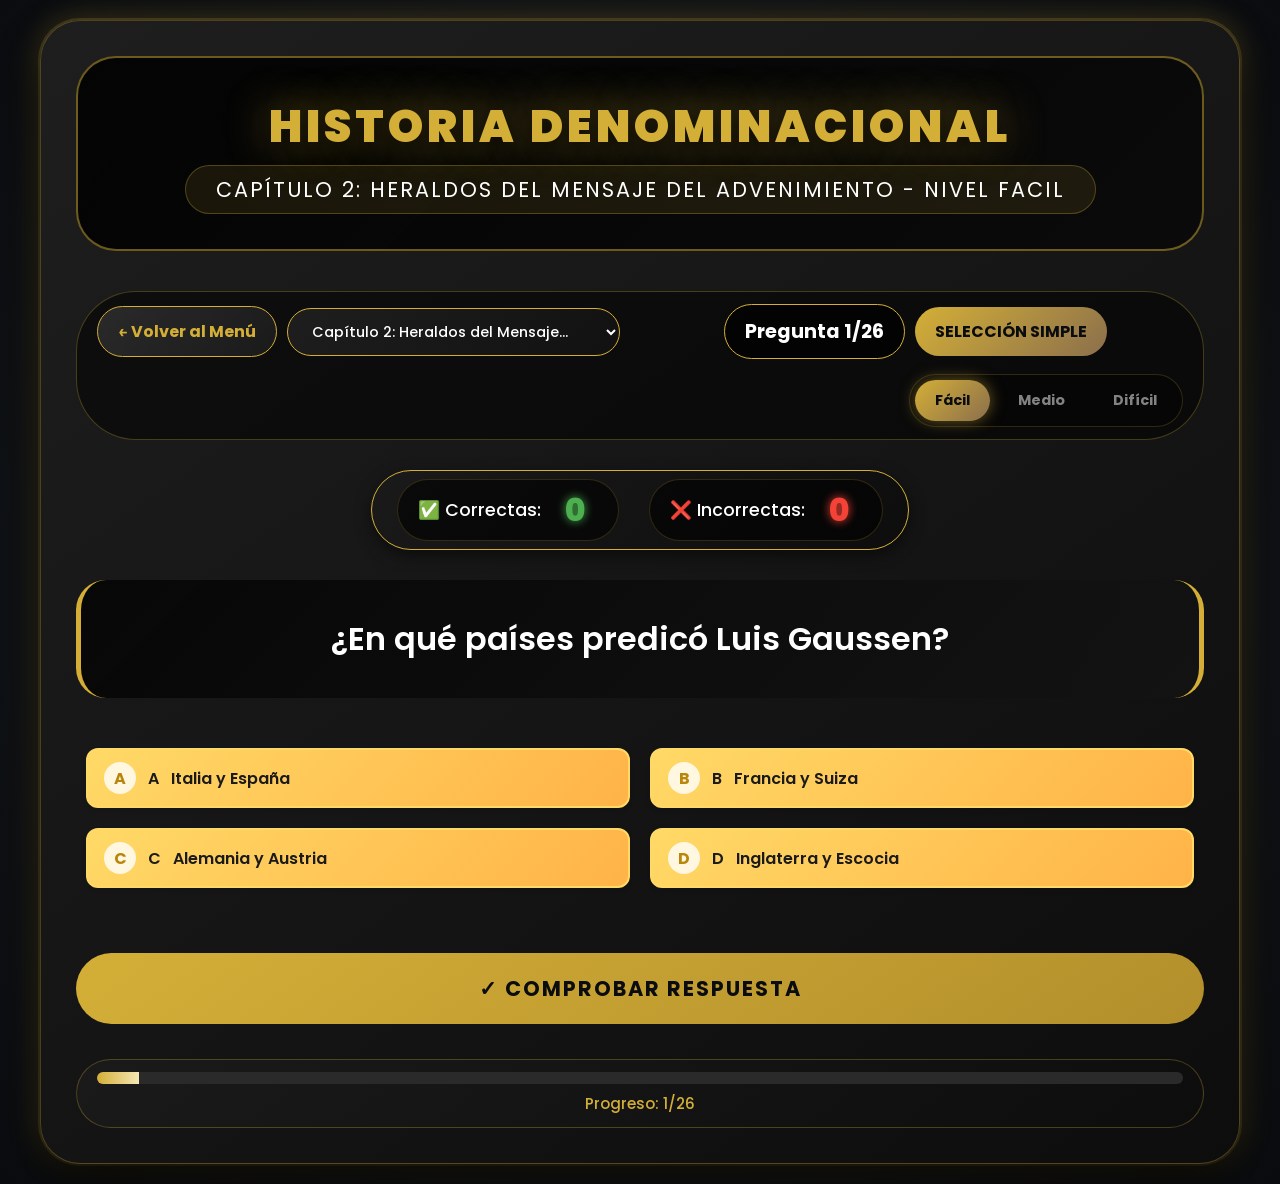
==== libros/capitulo2.html @ 7baf43c6 "Add files via upload" ====
<!DOCTYPE html>
<html lang="es">
<head>
    <meta charset="UTF-8">
    <meta name="viewport" content="width=device-width, initial-scale=1.0, maximum-scale=1.0, user-scalable=no">
    <title>Capítulo 2 - Historia Denominacional</title>
    <!-- FUENTES MODERNAS -->
    <link href="https://fonts.googleapis.com/css2?family=Montserrat:wght@400;500;600;700;900&family=Poppins:wght@400;500;600;700&display=swap" rel="stylesheet">
    <link rel="stylesheet" href="../css/capitulos.css">
</head>
<body>
    <div id="game" class="game-container">
        <!-- SECCIÓN DEL TÍTULO PRINCIPAL -->
        <div class="title-section">
            <h1 class="main-title">HISTORIA DENOMINACIONAL</h1>
            <div class="sub-title" id="chapterTitle">Capítulo 2: Heraldos del Mensaje del Advenimiento</div>
        </div>

        <!-- HEADER COMPLETO (VISIBLE EN ESCRITORIO) -->
        <div class="game-header">
            <div class="header-left">
                <button class="back-btn" onclick="backToMenu()">← Volver al Menú</button>
                <select id="chapterSelector" class="chapter-selector" title="Seleccionar capítulo"></select>
            </div>
            
            <div class="header-center">
                <span class="chapter-number" id="questionCounter">Pregunta 1/26</span>
                <span class="question-type-badge" id="questionType">Selección Simple</span>
            </div>
            
            <div class="header-right">
                <div class="level-selector">
                    <button class="level-btn" data-level="facil" onclick="changeLevel('facil')">Fácil</button>
                    <button class="level-btn" data-level="medio" onclick="changeLevel('medio')">Medio</button>
                    <button class="level-btn" data-level="dificil" onclick="changeLevel('dificil')">Difícil</button>
                </div>
                <!-- Botón hamburguesa (solo visible en móvil) -->
                <button class="hamburger-menu" id="hamburgerBtn" onclick="toggleMenu()">
                    <span></span>
                    <span></span>
                    <span></span>
                </button>
            </div>
        </div>

        <!-- MENÚ LATERAL - CON CAPÍTULOS 1-13 -->
        <div class="side-menu hidden" id="sideMenu">
            <h3>📋 MENÚ RÁPIDO</h3>
            
            <button class="back-btn" onclick="backToMenu()">← Menú Principal</button>
            
            <!-- SECCIÓN DE CAPÍTULOS 1-13 -->
            <div class="chapters-section">
                <h4>📚 CAPÍTULOS 1-13</h4>
                <div class="chapters-grid">
                    <button class="chapter-btn" onclick="goToChapter(1)">1</button>
                    <button class="chapter-btn" onclick="goToChapter(2)">2</button>
                    <button class="chapter-btn" onclick="goToChapter(3)">3</button>
                    <button class="chapter-btn" onclick="goToChapter(4)">4</button>
                    <button class="chapter-btn" onclick="goToChapter(5)">5</button>
                    <button class="chapter-btn" onclick="goToChapter(6)">6</button>
                    <button class="chapter-btn" onclick="goToChapter(7)">7</button>
                    <button class="chapter-btn" onclick="goToChapter(8)">8</button>
                    <button class="chapter-btn" onclick="goToChapter(9)">9</button>
                    <button class="chapter-btn" onclick="goToChapter(10)">10</button>
                    <button class="chapter-btn" onclick="goToChapter(11)">11</button>
                    <button class="chapter-btn" onclick="goToChapter(12)">12</button>
                    <button class="chapter-btn" onclick="goToChapter(13)">13</button>
                </div>
            </div>
            
            <div class="quick-actions">
                <h4>⚡ ACCIONES</h4>
                <button class="action-btn" onclick="restartChapter()">🔄 Reiniciar Nivel</button>
                <button class="action-btn" onclick="changeLevelPrompt()">🎮 Cambiar Nivel</button>
            </div>
            
            <div class="menu-stats">
                <h4>📊 MI PROGRESO</h4>
                <div class="stat-item">
                    <span class="stat-label">✅ Correctas:</span>
                    <span class="stat-value correct" id="menuCorrectCount">0</span>
                </div>
                <div class="stat-item">
                    <span class="stat-label">❌ Incorrectas:</span>
                    <span class="stat-value incorrect" id="menuIncorrectCount">0</span>
                </div>
                <div class="stat-item">
                    <span class="stat-label">📈 Progreso:</span>
                    <span class="stat-value" id="menuProgress">0%</span>
                </div>
            </div>
            
            <div class="menu-footer">
                <p>📖 Historia Denominacional</p>
                <p class="version">v1.0</p>
            </div>
        </div>

        <!-- OVERLAY DEL MENÚ -->
        <div class="menu-overlay hidden" id="menuOverlay" onclick="toggleMenu()"></div>

        <!-- ESTADÍSTICAS EN VIVO -->
        <div class="score-stats">
            <div class="score-stats-item">
                <span class="score-stats-label">✅ Correctas:</span>
                <span class="score-stats-value correct" id="correctCount">0</span>
            </div>
            <div class="score-stats-item">
                <span class="score-stats-label">❌ Incorrectas:</span>
                <span class="score-stats-value incorrect" id="incorrectCount">0</span>
            </div>
        </div>

        <!-- PREGUNTA -->
        <div id="questionText" class="question-text"></div>

        <!-- CONTENEDORES DE PREGUNTAS -->
        <div id="multipleChoiceContainer" class="options-container"></div>
        <div id="fillBlankContainer" class="fill-container hidden"></div>

        <!-- BOTONES PRINCIPALES -->
        <button id="submitBtn" class="submit-btn" onclick="submitAnswer()">✓ COMPROBAR RESPUESTA</button>
        <div id="resultMessage" class="result-message hidden"></div>
        <button id="nextBtn" class="next-btn hidden" onclick="nextQuestion()">SIGUIENTE PREGUNTA →</button>

        <!-- RESULTADOS FINALES -->
        <div id="finalResults" class="hidden"></div>

        <!-- BARRA DE PROGRESO -->
        <div class="progress-container">
            <div class="progress-bar">
                <div class="progress-fill" id="progressFill" style="width: 0%"></div>
            </div>
            <div class="progress-text" id="progressText">Progreso: 0/26</div>
        </div>
    </div>

    <script src="../js/capitulo2.js"></script>
</body>
</html>
---- css/capitulos.css ----
/* ============================================
   RESET Y VARIABLES - TONOS OSCUROS ELEGANTES
   ============================================ */
* {
    margin: 0;
    padding: 0;
    box-sizing: border-box;
    font-family: 'Poppins', 'Montserrat', 'Segoe UI', Tahoma, Geneva, Verdana, sans-serif;
}

body {
    min-height: 100vh;
    background: #0a0c0f;
    background: radial-gradient(circle at 50% 50%, #1a1e24 0%, #0a0c0f 100%);
    display: flex;
    justify-content: center;
    align-items: center;
    padding: 20px;
}

/* ============================================
   CONTENEDOR PRINCIPAL - CON BRILLO DORADO
   ============================================ */
.game-container {
    background: linear-gradient(145deg, #1e1e1e 0%, #0d0d0d 100%);
    border-radius: 40px;
    padding: 35px;
    max-width: 1200px;
    width: 100%;
    box-shadow: 0 20px 40px rgba(0, 0, 0, 0.8), 
                0 0 0 2px rgba(212, 175, 55, 0.2),
                0 0 30px rgba(212, 175, 55, 0.3);
    border: 1px solid rgba(212, 175, 55, 0.3);
    animation: slideIn 0.5s ease;
    transition: box-shadow 0.3s ease;
}

.game-container:hover {
    box-shadow: 0 20px 40px rgba(0, 0, 0, 0.8), 
                0 0 0 2px rgba(212, 175, 55, 0.4),
                0 0 40px rgba(212, 175, 55, 0.5);
}

@keyframes slideIn {
    0% { opacity: 0; transform: translateY(-30px); }
    100% { opacity: 1; transform: translateY(0); }
}

/* ============================================
   TÍTULOS CON JERARQUÍA VISUAL MEJORADA
   ============================================ */
.title-section {
    text-align: center;
    margin-bottom: 40px;
    padding: 35px 20px;
    background: linear-gradient(135deg, rgba(0,0,0,0.85) 0%, rgba(10,10,10,0.95) 100%);
    border-radius: 40px;
    border: 2px solid rgba(212, 175, 55, 0.5);
}

.main-title {
    font-size: 2.8rem;
    font-weight: 900;
    color: #d4af37;
    text-transform: uppercase;
    letter-spacing: 4px;
    text-shadow: 0 5px 20px rgba(0,0,0,0.9), 0 0 40px rgba(212, 175, 55, 0.6);
    margin-bottom: 5px;
}

.sub-title {
    font-size: 1.3rem;
    color: #ffffff;
    font-weight: 400;
    letter-spacing: 2px;
    text-transform: uppercase;
    background: rgba(212, 175, 55, 0.1);
    display: inline-block;
    padding: 8px 30px;
    border-radius: 60px;
    border: 1px solid rgba(212, 175, 55, 0.3);
}

/* ============================================
   HEADER COMPLETO - DISEÑO ESCRITORIO
   ============================================ */
.game-header {
    display: flex;
    justify-content: space-between;
    align-items: center;
    margin-bottom: 30px;
    padding: 12px 20px;
    background: rgba(0, 0, 0, 0.5);
    border-radius: 60px;
    border: 1px solid rgba(212, 175, 55, 0.3);
    gap: 15px;
    flex-wrap: wrap;
}

.header-left, .header-center, .header-right {
    display: flex;
    align-items: center;
    gap: 10px;
    flex: 1;
}

.header-center {
    justify-content: center;
}

.header-right {
    justify-content: flex-end;
}

.back-btn {
    background: linear-gradient(135deg, #2a2a2a 0%, #1a1a1a 100%);
    color: #d4af37;
    border: 1px solid #d4af37;
    padding: 12px 20px;
    border-radius: 40px;
    cursor: pointer;
    font-size: 1rem;
    font-weight: bold;
    transition: all 0.3s ease;
    white-space: nowrap;
}

.back-btn:hover {
    background: #d4af37;
    color: #0a0c0f;
    transform: translateY(-3px);
    box-shadow: 0 5px 15px rgba(212, 175, 55, 0.5);
}

.chapter-selector {
    background: linear-gradient(135deg, #1e1e1e 0%, #111111 100%);
    color: #ffffff;
    border: 1px solid #d4af37;
    padding: 12px 20px;
    border-radius: 40px;
    font-size: 0.9rem;
    font-weight: 500;
    cursor: pointer;
    outline: none;
    min-width: 220px;
    transition: all 0.3s ease;
}

.chapter-selector:hover {
    background: #2a2a2a;
    border-color: #ffd700;
    box-shadow: 0 0 15px rgba(212, 175, 55, 0.5);
}

.chapter-selector option {
    background: #1a1a1a;
    color: #ffffff;
}

.level-selector {
    display: flex;
    gap: 8px;
    background: rgba(0, 0, 0, 0.3);
    padding: 5px;
    border-radius: 50px;
    border: 1px solid rgba(212, 175, 55, 0.2);
}

.level-btn {
    background: transparent;
    color: #ffffff;
    border: none;
    padding: 10px 20px;
    border-radius: 40px;
    cursor: pointer;
    font-size: 0.9rem;
    font-weight: bold;
    transition: all 0.3s ease;
    white-space: nowrap;
}

.level-btn.active {
    background: linear-gradient(135deg, #d4af37 0%, #8b6f4c 100%);
    color: #0a0c0f;
    box-shadow: 0 0 15px rgba(212, 175, 55, 0.5);
}

.level-btn:hover:not(.active):not(.locked) {
    background: rgba(212, 175, 55, 0.2);
    transform: translateY(-2px);
}

/* Botones bloqueados */
.level-btn.locked {
    opacity: 0.5;
    cursor: not-allowed;
    position: relative;
}

.level-btn.locked:hover::after {
    content: "🔒";
    position: absolute;
    left: 50%;
    transform: translateX(-50%);
    bottom: -25px;
    font-size: 12px;
    white-space: nowrap;
    background: rgba(0,0,0,0.8);
    color: white;
    padding: 4px 8px;
    border-radius: 4px;
    z-index: 100;
}

.chapter-number {
    font-size: 1.2rem;
    background: rgba(0, 0, 0, 0.7);
    color: #ffffff;
    padding: 12px 20px;
    border-radius: 40px;
    border: 1px solid #d4af37;
    font-weight: bold;
    text-align: center;
    white-space: nowrap;
}

.question-type-badge {
    background: linear-gradient(135deg, #d4af37 0%, #8b6f4c 100%);
    color: #0a0c0f;
    padding: 12px 20px;
    border-radius: 40px;
    font-size: 1rem;
    font-weight: bold;
    text-transform: uppercase;
    text-align: center;
    white-space: nowrap;
}

/* ============================================
   ESTADÍSTICAS
   ============================================ */
.score-stats {
    display: flex;
    justify-content: center;
    align-items: center;
    gap: 30px;
    margin-bottom: 30px;
    padding: 8px 25px;
    background: linear-gradient(135deg, #1a1a1a 0%, #0d0d0d 100%);
    border-radius: 60px;
    border: 1px solid #d4af37;
    width: fit-content;
    margin-left: auto;
    margin-right: auto;
    box-shadow: 0 5px 15px rgba(0,0,0,0.5);
}

.score-stats-item {
    display: flex;
    align-items: center;
    gap: 12px;
    padding: 6px 20px;
    border-radius: 40px;
    background: rgba(0, 0, 0, 0.6);
    border: 1px solid rgba(212, 175, 55, 0.2);
    min-width: 130px;
    justify-content: center;
}

.score-stats-label {
    color: #ffffff;
    font-size: 1.1rem;
    font-weight: 500;
}

.score-stats-value {
    font-size: 2rem;
    font-weight: 800;
    min-width: 45px;
    text-align: center;
    text-shadow: 0 0 10px currentColor;
}

.score-stats-value.correct { color: #4caf50; }
.score-stats-value.incorrect { color: #f44336; }

/* ============================================
   PREGUNTA CON ANIMACIÓN
   ============================================ */
@keyframes questionFadeIn {
    0% { opacity: 0; transform: translateY(15px); }
    100% { opacity: 1; transform: translateY(0); }
}

#questionText {
    font-size: 2rem;
    color: #ffffff;
    margin-bottom: 40px;
    line-height: 1.5;
    font-weight: 600;
    text-align: center;
    padding: 35px 30px;
    background: linear-gradient(135deg, rgba(0,0,0,0.7) 0%, rgba(20,20,20,0.8) 100%);
    border-radius: 30px;
    border-left: 5px solid #d4af37;
    border-right: 5px solid #d4af37;
    animation: questionFadeIn 0.5s ease forwards;
}

/* ============================================
   CONTENEDORES
   ============================================ */
.options-container, .fill-container {
    width: 100%;
    margin-bottom: 30px;
    animation: questionFadeIn 0.6s ease forwards;
}

.hidden { display: none !important; }

/* ============================================
   BOTONES DE RESPUESTA - DORADO CON LETRAS NEGRAS
   ============================================ */
.options-container {
    display: grid;
    grid-template-columns: repeat(2, 1fr);
    gap: 20px;
    padding: 10px;
}

.option-btn {
    display: flex;
    align-items: center;
    gap: 12px;
    padding: 12px 16px;
    margin: 0;
    border: 2px solid #ffd966;
    border-radius: 12px;
    background: linear-gradient(135deg, #ffd966 0%, #ffb347 100%);
    cursor: pointer;
    transition: all 0.3s ease;
    font-size: 16px;
    text-align: left;
    width: 100%;
    color: #1a1a1a;
    font-weight: 600;
    box-shadow: 0 2px 4px rgba(0,0,0,0.1);
}

.option-btn:hover:not(.selected):not(.correct):not(.incorrect) {
    transform: translateX(8px);
    border-color: #e6ac00;
    background: linear-gradient(135deg, #ffcc66 0%, #ffaa33 100%);
    box-shadow: 0 4px 12px rgba(255, 193, 7, 0.4);
    color: #000000;
}

.option-btn::before {
    content: attr(data-letter);
    display: inline-flex;
    align-items: center;
    justify-content: center;
    width: 32px;
    height: 32px;
    background: #ffffffcc;
    color: #b8860b;
    border-radius: 50%;
    font-weight: bold;
    font-size: 1rem;
    flex-shrink: 0;
    transition: all 0.3s ease;
}

.option-btn:hover::before {
    background: #ffffff;
    color: #ff8c00;
    transform: scale(1.1);
}

.option-btn.selected {
    border-color: #e6ac00;
    background: #ffffff;
    box-shadow: 0 4px 12px rgba(0,0,0,0.15);
    color: #000000;
}

.option-btn.selected::before {
    background: #ffd966;
    color: #000000;
    transform: scale(1.1);
}

.option-btn.correct {
    border-color: #4caf50;
    background: #e8f5e9;
    color: #2e7d32;
}

.option-btn.correct::before {
    background: #4caf50;
    color: white;
}

.option-btn.incorrect {
    border-color: #f44336;
    background: #ffebee;
    color: #c62828;
}

.option-btn.incorrect::before {
    background: #f44336;
    color: white;
}

/* ============================================
   COMPLETACIÓN - DORADO CON LETRAS NEGRAS
   ============================================ */
.fill-container {
    background: linear-gradient(145deg, #1a1a1a 0%, #0d0d0d 100%);
    padding: 40px;
    border-radius: 40px;
    border: 1px solid rgba(212, 175, 55, 0.2);
}

.fill-options {
    display: grid;
    grid-template-columns: repeat(2, 1fr);
    gap: 20px;
}

.fill-option-btn {
    padding: 12px 24px;
    border: 2px solid #ffd966;
    border-radius: 25px;
    background: linear-gradient(135deg, #ffd966 0%, #ffb347 100%);
    cursor: pointer;
    transition: all 0.3s ease;
    font-size: 14px;
    font-weight: 600;
    color: #1a1a1a;
    text-align: center;
    box-shadow: 0 2px 4px rgba(0,0,0,0.1);
}

.fill-option-btn:hover:not(.selected):not(.correct):not(.incorrect) {
    transform: translateY(-3px) scale(1.05);
    border-color: #e6ac00;
    background: linear-gradient(135deg, #ffcc66 0%, #ffaa33 100%);
    box-shadow: 0 6px 16px rgba(255, 193, 7, 0.4);
    color: #000000;
}

.fill-option-btn.selected {
    background: #ffffff;
    border-color: #e6ac00;
    color: #000000;
    transform: scale(1.05);
}

.fill-option-btn.correct {
    background: #e8f5e9;
    border-color: #4caf50;
    color: #2e7d32;
}

.fill-option-btn.incorrect {
    background: #ffebee;
    border-color: #f44336;
    color: #c62828;
}

/* ============================================
   BOTONES PRINCIPALES
   ============================================ */
#submitBtn, #nextBtn {
    background: linear-gradient(145deg, #d4af37 0%, #b38f2c 100%);
    color: #0a0c0f;
    border: none;
    padding: 20px 40px;
    border-radius: 60px;
    font-size: 1.3rem;
    cursor: pointer;
    width: 100%;
    font-weight: 700;
    letter-spacing: 2px;
    margin-top: 25px;
    text-transform: uppercase;
    transition: all 0.3s ease;
    position: relative;
    overflow: hidden;
}

#submitBtn::after, #nextBtn::after {
    content: '';
    position: absolute;
    top: 0;
    left: -100%;
    width: 100%;
    height: 100%;
    background: linear-gradient(90deg, transparent, rgba(255,255,255,0.3), transparent);
    transition: left 0.5s ease;
}

#submitBtn:hover::after, #nextBtn:hover::after {
    left: 100%;
}

#submitBtn:hover, #nextBtn:hover {
    transform: translateY(-5px);
    box-shadow: 0 10px 30px rgba(212, 175, 55, 0.6);
}

/* ============================================
   RESULTADOS
   ============================================ */
#resultMessage {
    margin-top: 25px;
    padding: 22px 25px;
    border-radius: 30px;
    text-align: center;
    font-size: 1.2rem;
    border: 2px solid;
    transition: all 0.3s ease;
}

#resultMessage.correct {
    background: rgba(30, 74, 30, 0.95);
    color: #fff;
    border-color: #4caf50;
}

#resultMessage.incorrect {
    background: rgba(74, 30, 30, 0.95);
    color: #fff;
    border-color: #f44336;
}

/* ============================================
   BARRA DE PROGRESO
   ============================================ */
.progress-container {
    margin-top: 35px;
    padding: 12px 20px;
    background: linear-gradient(145deg, #1a1a1a 0%, #0d0d0d 100%);
    border-radius: 50px;
    border: 1px solid rgba(212, 175, 55, 0.3);
}

.progress-bar {
    width: 100%;
    height: 12px;
    background: #2a2a2a;
    border-radius: 20px;
    overflow: hidden;
}

.progress-fill {
    height: 100%;
    background: linear-gradient(90deg, #d4af37, #f5e6b3, #d4af37);
    background-size: 200% 100%;
    animation: shimmer 2s infinite;
    transition: width 0.5s ease;
}

@keyframes shimmer {
    0% { background-position: 100% 0; }
    100% { background-position: -100% 0; }
}

.progress-text {
    text-align: center;
    margin-top: 8px;
    color: #d4af37;
    font-size: 0.95rem;
    font-weight: 500;
}

/* ============================================
   MODAL PARA NIVEL BLOQUEADO
   ============================================ */
.modal-overlay {
    position: fixed;
    top: 0;
    left: 0;
    width: 100%;
    height: 100%;
    background: rgba(0, 0, 0, 0.7);
    backdrop-filter: blur(5px);
    display: flex;
    align-items: center;
    justify-content: center;
    z-index: 10000;
    animation: fadeIn 0.3s ease;
}

.modal-overlay.fade-out {
    animation: fadeOut 0.3s ease forwards;
}

@keyframes fadeOut {
    from { opacity: 1; }
    to { opacity: 0; }
}

.modal-content {
    background: linear-gradient(135deg, #fff5e6 0%, #ffe6cc 100%);
    border-radius: 24px;
    padding: 30px;
    max-width: 450px;
    width: 90%;
    text-align: center;
    box-shadow: 0 20px 40px rgba(0,0,0,0.3);
    animation: slideUpModal 0.4s ease;
    border: 2px solid #ffd966;
}

@keyframes slideUpModal {
    from {
        opacity: 0;
        transform: translateY(50px);
    }
    to {
        opacity: 1;
        transform: translateY(0);
    }
}

.modal-icon {
    font-size: 64px;
    margin-bottom: 16px;
}

.modal-title {
    font-size: 28px;
    font-weight: bold;
    color: #b8860b;
    margin-bottom: 16px;
}

.modal-message {
    font-size: 16px;
    color: #5d3a1a;
    line-height: 1.5;
    margin-bottom: 24px;
}

.modal-progress-info {
    background: rgba(255, 217, 102, 0.3);
    border-radius: 16px;
    padding: 16px;
    margin-bottom: 24px;
}

.modal-progress-item {
    display: flex;
    justify-content: space-between;
    padding: 8px 0;
    border-bottom: 1px solid #ffd966;
}

.modal-progress-item:last-child {
    border-bottom: none;
}

.modal-progress-label {
    font-weight: 500;
    color: #8b691b;
}

.modal-progress-value {
    font-weight: bold;
    color: #b8860b;
}

.modal-progress-value.success {
    color: #4caf50;
}

.modal-progress-value.warning {
    color: #ff9800;
}

.modal-close-btn {
    background: linear-gradient(135deg, #ffd966 0%, #ffb347 100%);
    border: none;
    padding: 12px 32px;
    border-radius: 40px;
    font-size: 16px;
    font-weight: bold;
    color: #1a1a1a;
    cursor: pointer;
    transition: all 0.3s ease;
    margin-top: 8px;
}

.modal-close-btn:hover {
    transform: scale(1.05);
    box-shadow: 0 4px 12px rgba(255, 193, 7, 0.4);
}

/* ============================================
   RESULTADOS FINALES
   ============================================ */
#finalResults {
    position: fixed;
    top: 0;
    left: 0;
    width: 100%;
    height: 100%;
    background: rgba(0,0,0,0.95);
    display: flex;
    justify-content: center;
    align-items: center;
    z-index: 1000;
    padding: 20px;
}

#finalResults.hidden {
    display: none !important;
}

.final-results-content {
    text-align: center;
    padding: 30px;
    background: linear-gradient(135deg, #ffd966 0%, #ffb347 100%);
    border-radius: 20px;
    color: #1a1a1a;
    animation: slideUp 0.6s ease-out;
    max-width: 600px;
    width: 100%;
    max-height: 90vh;
    overflow-y: auto;
    box-shadow: 0 0 40px rgba(212, 175, 55, 0.5);
}

@keyframes slideUp {
    from {
        opacity: 0;
        transform: translateY(50px);
    }
    to {
        opacity: 1;
        transform: translateY(0);
    }
}

.final-results-content h2 {
    color: #1a1a1a;
    font-size: 2.8rem;
    margin-bottom: 20px;
}

.level-badge {
    background: rgba(255,255,255,0.3);
    padding: 10px 20px;
    border-radius: 50px;
    display: inline-block;
    margin: 15px 0;
    font-size: 14px;
}

.final-stats {
    display: flex;
    justify-content: center;
    gap: 40px;
    margin: 30px 0;
}

.final-stat-item {
    text-align: center;
}

.final-stat-value {
    font-size: 48px;
    font-weight: bold;
}

.final-stat-value.correct {
    color: #2e7d32;
}

.final-stat-value.incorrect {
    color: #c62828;
}

.final-stat-label {
    color: #1a1a1a;
    font-size: 1.3rem;
}

.final-percentage {
    font-size: 24px;
    font-weight: bold;
    margin: 20px 0;
    padding: 20px;
    border-top: 2px solid rgba(0,0,0,0.2);
    border-bottom: 2px solid rgba(0,0,0,0.2);
}

.final-message {
    font-size: 18px;
    margin: 20px 0;
    font-style: italic;
}

.final-buttons {
    display: flex;
    gap: 15px;
    justify-content: center;
    margin-top: 30px;
    flex-wrap: wrap;
}

.final-btn {
    background: white;
    color: #ffb347;
    border: none;
    padding: 12px 24px;
    border-radius: 50px;
    font-size: 16px;
    font-weight: bold;
    cursor: pointer;
    transition: all 0.3s ease;
}

.final-btn:hover {
    transform: translateY(-3px);
    box-shadow: 0 5px 20px rgba(0,0,0,0.2);
}

/* ============================================
   NOTIFICACIÓN TOAST
   ============================================ */
.notification-toast {
    position: fixed;
    bottom: 30px;
    left: 50%;
    transform: translateX(-50%) translateY(100px);
    background: linear-gradient(135deg, #ffd966 0%, #ffb347 100%);
    color: #1a1a1a;
    padding: 12px 24px;
    border-radius: 50px;
    font-weight: bold;
    z-index: 10000;
    opacity: 0;
    transition: all 0.3s ease;
    box-shadow: 0 5px 20px rgba(0,0,0,0.3);
    pointer-events: none;
    font-size: 14px;
}

.notification-toast.show {
    transform: translateX(-50%) translateY(0);
    opacity: 1;
}

/* ============================================
   ANIMACIONES GENERALES
   ============================================ */
.fade-in {
    animation: fadeIn 0.5s ease-out;
}

@keyframes fadeIn {
    from { opacity: 0; transform: translateY(20px); }
    to { opacity: 1; transform: translateY(0); }
}

.correct-answer-pulse {
    animation: correctPulse 0.5s ease-out;
}

@keyframes correctPulse {
    0% { transform: scale(1); box-shadow: 0 0 0 0 rgba(76, 175, 80, 0.7); }
    50% { transform: scale(1.02); box-shadow: 0 0 0 15px rgba(76, 175, 80, 0); }
    100% { transform: scale(1); box-shadow: 0 0 0 0 rgba(76, 175, 80, 0); }
}

.incorrect-answer-shake {
    animation: shake 0.5s ease-in-out;
}

@keyframes shake {
    0%, 100% { transform: translateX(0); }
    10%, 30%, 50%, 70%, 90% { transform: translateX(-5px); }
    20%, 40%, 60%, 80% { transform: translateX(5px); }
}

.shake {
    animation: shakeBtn 0.5s ease-in-out;
}

@keyframes shakeBtn {
    0%, 100% { transform: translateX(0); }
    25% { transform: translateX(-5px); }
    75% { transform: translateX(5px); }
}

/* ============================================
   MENÚ HAMBURGUESA Y LATERAL
   ============================================ */
.hamburger-menu {
    display: none;
    flex-direction: column;
    justify-content: space-around;
    width: 35px;
    height: 28px;
    background: transparent;
    border: none;
    cursor: pointer;
    padding: 0;
    z-index: 200;
}

.hamburger-menu span {
    width: 100%;
    height: 3px;
    background: #d4af37;
    border-radius: 3px;
    transition: all 0.3s ease;
}

.hamburger-menu.open span:nth-child(1) {
    transform: rotate(45deg) translate(6px, 6px);
}

.hamburger-menu.open span:nth-child(2) {
    opacity: 0;
}

.hamburger-menu.open span:nth-child(3) {
    transform: rotate(-45deg) translate(7px, -7px);
}

.side-menu {
    position: fixed;
    top: 0;
    left: -300px;
    width: 280px;
    height: 100vh;
    background: linear-gradient(145deg, #1a1a1a 0%, #0d0d0d 100%);
    border-right: 2px solid #d4af37;
    box-shadow: 5px 0 30px rgba(0,0,0,0.8);
    transition: left 0.3s ease;
    z-index: 150;
    padding: 70px 20px 20px;
    display: flex;
    flex-direction: column;
    gap: 15px;
}

.side-menu.open {
    left: 0;
}

.side-menu.hidden {
    display: none;
}

.menu-overlay {
    position: fixed;
    top: 0;
    left: 0;
    width: 100%;
    height: 100%;
    background: rgba(0,0,0,0.7);
    backdrop-filter: blur(3px);
    z-index: 140;
    opacity: 0;
    visibility: hidden;
    transition: all 0.3s ease;
}

.menu-overlay.open {
    opacity: 1;
    visibility: visible;
}

.menu-overlay.hidden {
    display: none;
}

.side-menu h3 {
    color: #d4af37;
    font-size: 1.3rem;
    text-align: center;
    margin-bottom: 5px;
    padding-bottom: 10px;
    border-bottom: 1px solid rgba(212, 175, 55, 0.3);
}

.side-menu h4 {
    color: #ffffff;
    font-size: 1rem;
    margin-bottom: 8px;
    opacity: 0.8;
}

.chapters-section {
    margin-bottom: 10px;
    background: rgba(0,0,0,0.3);
    border-radius: 15px;
    padding: 10px;
    border: 1px solid rgba(212, 175, 55, 0.2);
}

.chapters-grid {
    display: grid;
    grid-template-columns: repeat(4, 1fr);
    gap: 8px;
    margin-top: 8px;
}

.chapter-btn {
    background: linear-gradient(135deg, #2a2a2a 0%, #1a1a1a 100%);
    color: #d4af37;
    border: 1px solid rgba(212, 175, 55, 0.3);
    border-radius: 20px;
    padding: 8px 4px;
    font-size: 0.85rem;
    font-weight: bold;
    cursor: pointer;
    transition: all 0.2s ease;
    text-align: center;
}

.chapter-btn:hover {
    transform: translateY(-2px);
    background: rgba(212, 175, 55, 0.2);
}

.chapter-btn.active {
    background: linear-gradient(135deg, #d4af37 0%, #8b6f4c 100%);
    color: #0a0c0f;
    border-color: #d4af37;
}

.chapter-btn.completed {
    background: linear-gradient(135deg, #2e7d32 0%, #1b5e20 100%);
    color: white;
    border-color: #4caf50;
}

.quick-actions {
    display: flex;
    flex-direction: column;
    gap: 8px;
    margin-bottom: 10px;
}

.action-btn {
    width: 100%;
    padding: 12px;
    text-align: center;
    background: linear-gradient(135deg, #2a2a2a 0%, #1a1a1a 100%);
    color: #d4af37;
    border: 1px solid rgba(212, 175, 55, 0.3);
    border-radius: 30px;
    font-size: 0.9rem;
    font-weight: bold;
    cursor: pointer;
    transition: all 0.3s ease;
}

.action-btn:hover {
    background: rgba(212, 175, 55, 0.2);
    transform: translateY(-2px);
}

.menu-stats .stat-item {
    display: flex;
    justify-content: space-between;
    color: #ffffff;
    padding: 8px 0;
    font-size: 0.9rem;
}

.menu-stats .stat-value.correct {
    color: #4caf50;
    font-weight: bold;
}

.menu-stats .stat-value.incorrect {
    color: #f44336;
    font-weight: bold;
}

.menu-footer {
    margin-top: auto;
    text-align: center;
    padding-top: 15px;
    border-top: 1px solid rgba(212, 175, 55, 0.2);
    color: #888;
    font-size: 0.8rem;
}

.menu-footer .version {
    font-size: 0.7rem;
    color: #666;
}

/* ============================================
   MEDIA QUERIES MÓVIL
   ============================================ */
@media (max-width: 768px) {
    body {
        padding: 0;
        margin: 0;
        height: 100vh;
        width: 100vw;
        display: flex;
        align-items: center;
        justify-content: center;
    }
    
    .game-container {
        padding: 15px 12px;
        margin: 0 auto;
        border-radius: 25px;
        height: 90vh;
        width: 95vw;
        max-width: 450px;
        display: flex;
        flex-direction: column;
        overflow-y: auto;
    }
    
    .title-section {
        padding: 8px 8px;
        margin-bottom: 8px;
        border-radius: 18px;
        flex-shrink: 0;
    }
    
    .main-title {
        font-size: 1.2rem;
        letter-spacing: 1px;
        white-space: nowrap;
        overflow: hidden;
        text-overflow: ellipsis;
    }
    
    .sub-title {
        font-size: 0.7rem;
        padding: 3px 10px;
        white-space: nowrap;
        overflow: hidden;
        text-overflow: ellipsis;
    }
    
    .game-header {
        padding: 5px 8px;
        margin-bottom: 8px;
        flex-shrink: 0;
    }
    
    .header-left .back-btn,
    .header-left .chapter-selector,
    .header-right .level-selector {
        display: none;
    }
    
    .header-left { flex: 0; }
    .header-center { flex: 1; justify-content: flex-start; gap: 4px; }
    .header-right { flex: 0; }
    
    .hamburger-menu {
        display: flex !important;
        width: 26px;
        height: 20px;
    }
    
    .hamburger-menu span {
        height: 2.5px;
    }
    
    .chapter-number {
        font-size: 0.65rem;
        padding: 3px 6px;
    }
    
    .question-type-badge {
        font-size: 0.6rem;
        padding: 3px 6px;
    }
    
    .score-stats {
        gap: 6px;
        margin: 0 0 8px 0;
        padding: 3px 10px;
        width: auto;
        min-width: 140px;
        flex-shrink: 0;
    }
    
    .score-stats-item {
        padding: 2px 6px;
        min-width: 55px;
        gap: 3px;
    }
    
    .score-stats-label {
        font-size: 0.65rem;
    }
    
    .score-stats-value {
        font-size: 1.1rem;
        min-width: 20px;
    }
    
    #questionText {
        font-size: 1rem;
        padding: 10px 10px;
        margin: 0 0 8px 0;
        border-left: 4px solid #d4af37;
        border-right: 4px solid #d4af37;
        border-radius: 16px;
        line-height: 1.4;
        flex-shrink: 0;
    }
    
    .options-container {
        grid-template-columns: 1fr !important;
        gap: 6px;
        padding: 0 4px;
        margin: 0 0 8px 0;
        flex: 1 1 auto;
    }
    
    .option-btn {
        padding: 10px 12px;
        font-size: 0.9rem;
        gap: 8px;
        min-height: 48px;
        border-radius: 30px;
        border-width: 1.5px;
    }
    
    .option-btn::before {
        width: 28px;
        height: 28px;
        font-size: 0.85rem;
    }
    
    .fill-container {
        padding: 8px 6px;
        border-radius: 20px;
        margin: 0 0 8px 0;
        flex: 1 1 auto;
    }
    
    .fill-options {
        grid-template-columns: 1fr;
        gap: 6px;
    }
    
    .fill-option-btn {
        padding: 10px;
        font-size: 0.9rem;
        min-height: 48px;
        border-radius: 30px;
    }
    
    #submitBtn, #nextBtn {
        padding: 10px 12px;
        font-size: 1rem;
        margin: 4px 0 4px;
        border-radius: 30px;
        min-height: 44px;
        flex-shrink: 0;
    }
    
    #resultMessage {
        margin: 4px 0 4px;
        padding: 8px 10px;
        font-size: 0.85rem;
        border-radius: 20px;
        min-height: 44px;
        flex-shrink: 0;
    }
    
    .progress-container {
        margin: 4px 0 2px;
        padding: 5px 8px;
        flex-shrink: 0;
    }
    
    .progress-bar {
        height: 5px;
    }
    
    .progress-text {
        font-size: 0.65rem;
        margin-top: 3px;
    }
    
    .side-menu {
        width: 260px;
        padding: 50px 12px 15px;
        overflow-y: auto;
        height: 90vh;
        top: 5vh;
        border-radius: 0 20px 20px 0;
    }
    
    .side-menu h3 {
        font-size: 1.1rem;
    }
    
    .side-menu h4 {
        font-size: 0.9rem;
    }
    
    .chapters-grid {
        grid-template-columns: repeat(4, 1fr);
        gap: 6px;
    }
    
    .chapter-btn {
        padding: 8px 2px;
        font-size: 0.75rem;
    }
    
    .action-btn {
        padding: 10px;
        font-size: 0.8rem;
    }
    
    .menu-stats .stat-item {
        padding: 6px 0;
        font-size: 0.8rem;
    }
    
    .final-results-content {
        padding: 25px 20px;
    }
    
    .final-results-content h2 {
        font-size: 1.6rem;
    }
    
    .final-stat-value {
        font-size: 32px;
    }
    
    .final-stat-label {
        font-size: 1.1rem;
    }
    
    .final-percentage {
        font-size: 1.8rem;
    }
    
    .final-message {
        font-size: 1.1rem;
    }
    
    .final-btn {
        padding: 8px 16px;
        font-size: 0.85rem;
    }
    
    .modal-content {
        padding: 20px;
        width: 95%;
    }
    
    .modal-title {
        font-size: 24px;
    }
}

@media (max-width: 380px) {
    .game-container {
        padding: 12px 10px;
    }
    
    .main-title {
        font-size: 1.1rem;
    }
    
    .sub-title {
        font-size: 0.65rem;
    }
    
    .chapter-number, .question-type-badge {
        font-size: 0.6rem;
        padding: 2px 5px;
    }
    
    #questionText {
        font-size: 0.95rem;
        padding: 8px 8px;
    }
    
    .option-btn {
        font-size: 0.85rem;
        padding: 8px 10px;
        min-height: 44px;
    }
    
    .option-btn::before {
        width: 26px;
        height: 26px;
        font-size: 0.8rem;
    }
    
    .fill-option-btn {
        font-size: 0.85rem;
        min-height: 44px;
        padding: 8px;
    }
    
    .chapters-grid {
        grid-template-columns: repeat(3, 1fr);
    }
    
    #resultMessage {
        min-height: 40px;
        font-size: 0.8rem;
        padding: 6px 8px;
    }
}


/* ============================================
   MODAL MEJORADO PARA NIVEL BLOQUEADO
   ============================================ */
.modal-overlay {
    position: fixed;
    top: 0;
    left: 0;
    width: 100%;
    height: 100%;
    background: rgba(0, 0, 0, 0.85);
    backdrop-filter: blur(8px);
    display: flex;
    align-items: center;
    justify-content: center;
    z-index: 10000;
    animation: fadeIn 0.3s ease;
}

.modal-overlay.fade-out {
    animation: fadeOut 0.3s ease forwards;
}

@keyframes fadeOut {
    from { opacity: 1; }
    to { opacity: 0; }
}

.modal-content {
    background: linear-gradient(135deg, #fff5e6 0%, #ffe6cc 100%);
    border-radius: 32px;
    padding: 35px;
    max-width: 480px;
    width: 90%;
    text-align: center;
    box-shadow: 0 25px 50px rgba(0,0,0,0.4);
    animation: slideUpModal 0.4s ease;
    border: 2px solid #ffd966;
}

@keyframes slideUpModal {
    from {
        opacity: 0;
        transform: translateY(50px);
    }
    to {
        opacity: 1;
        transform: translateY(0);
    }
}

.modal-icon {
    font-size: 72px;
    margin-bottom: 16px;
    animation: bounce 0.5s ease;
}

@keyframes bounce {
    0%, 100% { transform: translateY(0); }
    50% { transform: translateY(-10px); }
}

.modal-title {
    font-size: 28px;
    font-weight: bold;
    color: #b8860b;
    margin-bottom: 16px;
}

.modal-message {
    font-size: 16px;
    color: #5d3a1a;
    line-height: 1.5;
    margin-bottom: 24px;
}

.modal-progress-info {
    background: rgba(255, 217, 102, 0.3);
    border-radius: 20px;
    padding: 20px;
    margin-bottom: 24px;
}

.modal-progress-item {
    display: flex;
    justify-content: space-between;
    padding: 10px 0;
    border-bottom: 1px solid #ffd966;
}

.modal-progress-item:last-child {
    border-bottom: none;
}

.modal-progress-label {
    font-weight: 600;
    color: #8b691b;
}

.modal-progress-value {
    font-weight: bold;
    color: #b8860b;
}

.modal-progress-value.success {
    color: #4caf50;
}

.modal-progress-value.warning {
    color: #ff9800;
}

.modal-requirement-info {
    background: rgba(255, 193, 7, 0.15);
    border-radius: 16px;
    padding: 16px;
    margin-bottom: 24px;
    display: flex;
    align-items: center;
    gap: 12px;
    text-align: left;
}

.requirement-icon {
    font-size: 32px;
}

.modal-requirement-info p {
    font-size: 13px;
    color: #5d3a1a;
    margin: 0;
    line-height: 1.4;
}

.modal-close-btn {
    background: linear-gradient(135deg, #ffd966 0%, #ffb347 100%);
    border: none;
    padding: 14px 36px;
    border-radius: 50px;
    font-size: 16px;
    font-weight: bold;
    color: #1a1a1a;
    cursor: pointer;
    transition: all 0.3s ease;
    width: 100%;
}

.modal-close-btn:hover {
    transform: scale(1.02);
    box-shadow: 0 6px 20px rgba(255, 193, 7, 0.5);
}

/* Animación para botones bloqueados */
.level-btn.locked {
    opacity: 0.5;
    cursor: not-allowed;
    position: relative;
}

.level-btn.locked:hover::after {
    content: "🔒";
    position: absolute;
    left: 50%;
    transform: translateX(-50%);
    bottom: -25px;
    font-size: 12px;
    white-space: nowrap;
    background: rgba(0,0,0,0.8);
    color: white;
    padding: 4px 8px;
    border-radius: 4px;
    z-index: 100;
}

.shake {
    animation: shakeBtn 0.5s ease-in-out;
}

@keyframes shakeBtn {
    0%, 100% { transform: translateX(0); }
    25% { transform: translateX(-5px); }
    75% { transform: translateX(5px); }
}

/* Responsive */
@media (max-width: 768px) {
    .modal-content {
        padding: 25px;
        max-width: 90%;
    }
    
    .modal-icon {
        font-size: 56px;
    }
    
    .modal-title {
        font-size: 24px;
    }
    
    .modal-message {
        font-size: 14px;
    }
    
    .modal-progress-item {
        font-size: 13px;
    }
    
    .modal-requirement-info p {
        font-size: 11px;
    }
}
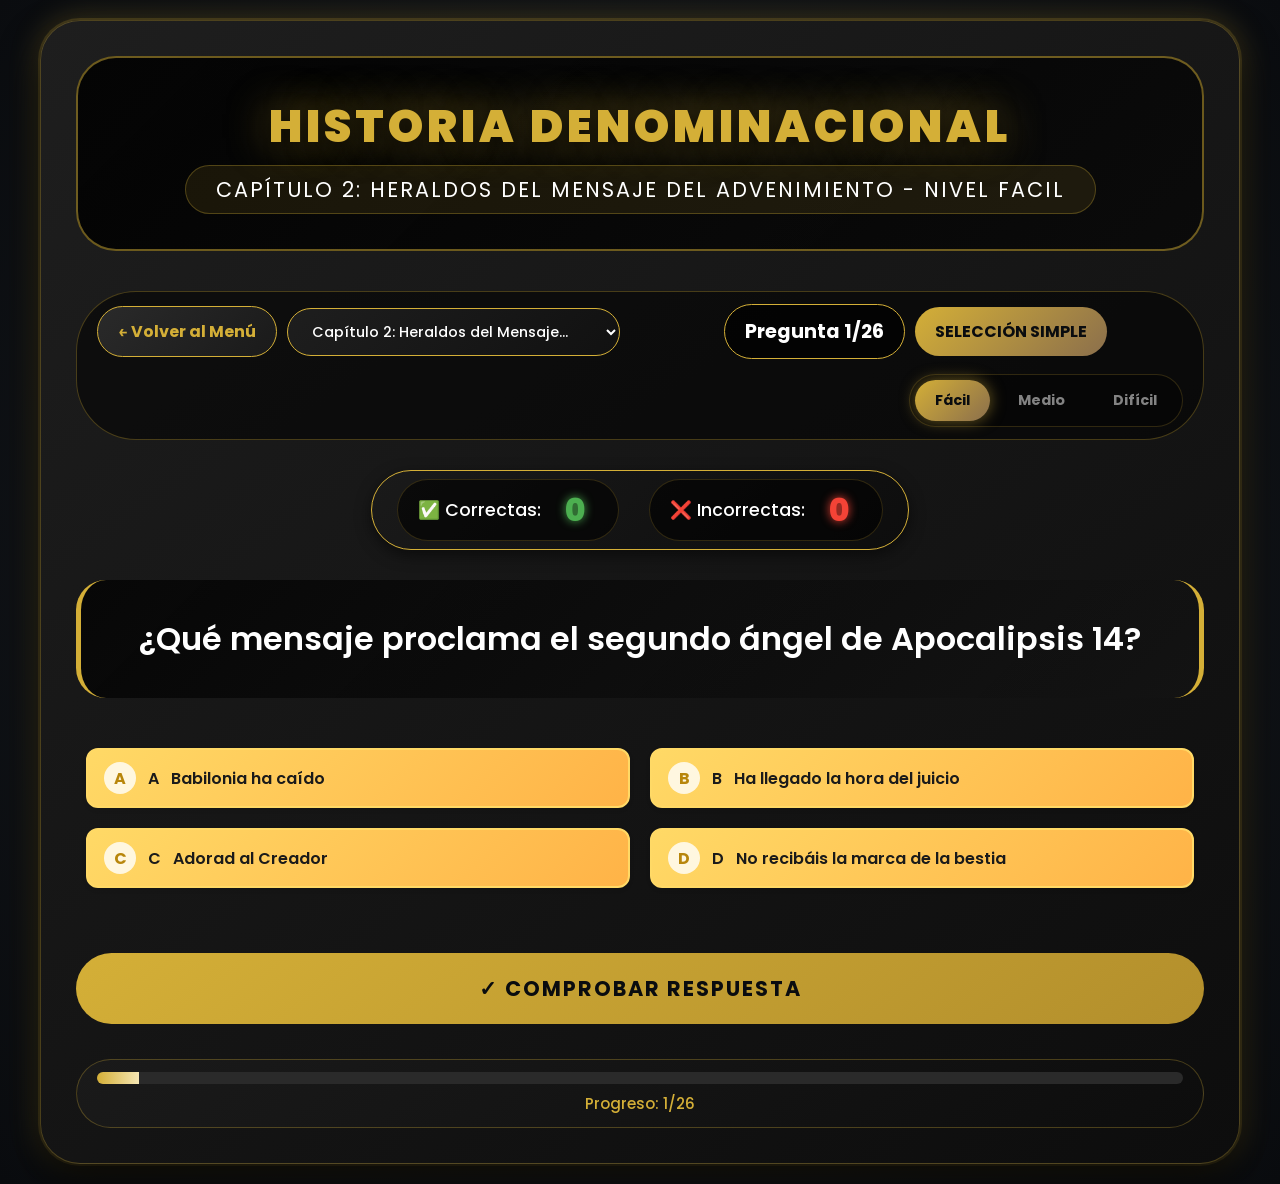
==== commit 4037e3ec: "Update capitulo2.html" ====
--- a/libros/capitulo2.html
+++ b/libros/capitulo2.html
@@ -13,7 +13,7 @@
         <!-- SECCIÓN DEL TÍTULO PRINCIPAL -->
         <div class="title-section">
             <h1 class="main-title">HISTORIA DENOMINACIONAL</h1>
-            <div class="sub-title" id="chapterTitle">Capítulo 2: Heraldos del Mensaje del Advenimiento</div>
+            <div class="sub-title" id="chapterTitle">Capítulo 2: Heraldos del Mensaje del Advenimiento - Nivel fácil</div>
         </div>
 
         <!-- HEADER COMPLETO (VISIBLE EN ESCRITORIO) -->
@@ -43,60 +43,57 @@
             </div>
         </div>
 
-        <!-- MENÚ LATERAL - CON CAPÍTULOS 1-13 -->
-        <div class="side-menu hidden" id="sideMenu">
-            <h3>📋 MENÚ RÁPIDO</h3>
-            
-            <button class="back-btn" onclick="backToMenu()">← Menú Principal</button>
-            
-            <!-- SECCIÓN DE CAPÍTULOS 1-13 -->
-            <div class="chapters-section">
-                <h4>📚 CAPÍTULOS 1-13</h4>
-                <div class="chapters-grid">
-                    <button class="chapter-btn" onclick="goToChapter(1)">1</button>
-                    <button class="chapter-btn" onclick="goToChapter(2)">2</button>
-                    <button class="chapter-btn" onclick="goToChapter(3)">3</button>
-                    <button class="chapter-btn" onclick="goToChapter(4)">4</button>
-                    <button class="chapter-btn" onclick="goToChapter(5)">5</button>
-                    <button class="chapter-btn" onclick="goToChapter(6)">6</button>
-                    <button class="chapter-btn" onclick="goToChapter(7)">7</button>
-                    <button class="chapter-btn" onclick="goToChapter(8)">8</button>
-                    <button class="chapter-btn" onclick="goToChapter(9)">9</button>
-                    <button class="chapter-btn" onclick="goToChapter(10)">10</button>
-                    <button class="chapter-btn" onclick="goToChapter(11)">11</button>
-                    <button class="chapter-btn" onclick="goToChapter(12)">12</button>
-                    <button class="chapter-btn" onclick="goToChapter(13)">13</button>
-                </div>
-            </div>
-            
-            <div class="quick-actions">
-                <h4>⚡ ACCIONES</h4>
-                <button class="action-btn" onclick="restartChapter()">🔄 Reiniciar Nivel</button>
-                <button class="action-btn" onclick="changeLevelPrompt()">🎮 Cambiar Nivel</button>
-            </div>
-            
-            <div class="menu-stats">
-                <h4>📊 MI PROGRESO</h4>
-                <div class="stat-item">
-                    <span class="stat-label">✅ Correctas:</span>
-                    <span class="stat-value correct" id="menuCorrectCount">0</span>
-                </div>
-                <div class="stat-item">
-                    <span class="stat-label">❌ Incorrectas:</span>
-                    <span class="stat-value incorrect" id="menuIncorrectCount">0</span>
-                </div>
-                <div class="stat-item">
-                    <span class="stat-label">📈 Progreso:</span>
-                    <span class="stat-value" id="menuProgress">0%</span>
-                </div>
-            </div>
-            
-            <div class="menu-footer">
-                <p>📖 Historia Denominacional</p>
-                <p class="version">v1.0</p>
-            </div>
+       <!-- MENÚ LATERAL - CON CAPÍTULOS 1-13 Y SELECTOR DE NIVELES -->
+<div class="side-menu hidden" id="sideMenu">
+    <h3>📋 MENÚ RÁPIDO</h3>
+    
+    <button class="back-btn" onclick="backToMenu()">← Menú Principal</button>
+    
+    <!-- SECCIÓN DE NIVELES EN EL MENÚ -->
+    <div class="level-selector-menu">
+        <h4>🎮 NIVEL DE DIFICULTAD</h4>
+        <div class="level-buttons">
+            <button class="level-btn" data-level="facil" onclick="changeLevel('facil')">Fácil</button>
+            <button class="level-btn" data-level="medio" onclick="changeLevel('medio')">Medio</button>
+            <button class="level-btn" data-level="dificil" onclick="changeLevel('dificil')">Difícil</button>
         </div>
-
+    </div>
+    
+    <!-- SECCIÓN DE CAPÍTULOS 1-13 -->
+    <div class="chapters-section">
+        <h4>📚 CAPÍTULOS 1-13</h4>
+        <div class="chapters-grid" id="chaptersGrid">
+            <!-- Los capítulos se cargarán dinámicamente con JS -->
+        </div>
+    </div>
+    
+    <div class="quick-actions">
+        <h4>⚡ ACCIONES</h4>
+        <button class="action-btn" onclick="restartChapter()">🔄 Reiniciar Nivel</button>
+        <button class="action-btn" onclick="changeLevelPrompt()">🎮 Cambiar Nivel</button>
+    </div>
+    
+    <div class="menu-stats">
+        <h4>📊 MI PROGRESO</h4>
+        <div class="stat-item">
+            <span class="stat-label">✅ Correctas:</span>
+            <span class="stat-value correct" id="menuCorrectCount">0</span>
+        </div>
+        <div class="stat-item">
+            <span class="stat-label">❌ Incorrectas:</span>
+            <span class="stat-value incorrect" id="menuIncorrectCount">0</span>
+        </div>
+        <div class="stat-item">
+            <span class="stat-label">📈 Progreso:</span>
+            <span class="stat-value" id="menuProgress">0%</span>
+        </div>
+    </div>
+    
+    <div class="menu-footer">
+        <p>📖 Historia Denominacional</p>
+        <p class="version">v1.0</p>
+    </div>
+</div>
         <!-- OVERLAY DEL MENÚ -->
         <div class="menu-overlay hidden" id="menuOverlay" onclick="toggleMenu()"></div>
 
@@ -138,4 +135,4 @@
 
     <script src="../js/capitulo2.js"></script>
 </body>
-</html>+</html>
--- a/css/capitulos.css
+++ b/css/capitulos.css
@@ -1,4 +1,16 @@
 /* ============================================
+   RESET Y VARIABLES - TONOS OSCUROS ELEGANTES
+   ============================================ */
+* {
+    margin: 0;
+    padding: 0;
+    box-sizing: border-box;
+    font-family: 'Poppins', 'Montserrat', 'Segoe UI', Tahoma, Geneva, Verdana, sans-serif;
+}
+
+body {
+    min-height: 100vh;
+    background: #0a0c0f;/* ============================================
    RESET Y VARIABLES - TONOS OSCUROS ELEGANTES
    ============================================ */
 * {
@@ -584,8 +596,8 @@
     left: 0;
     width: 100%;
     height: 100%;
-    background: rgba(0, 0, 0, 0.7);
-    backdrop-filter: blur(5px);
+    background: rgba(0, 0, 0, 0.85);
+    backdrop-filter: blur(8px);
     display: flex;
     align-items: center;
     justify-content: center;
@@ -604,12 +616,12 @@
 
 .modal-content {
     background: linear-gradient(135deg, #fff5e6 0%, #ffe6cc 100%);
-    border-radius: 24px;
-    padding: 30px;
-    max-width: 450px;
+    border-radius: 32px;
+    padding: 35px;
+    max-width: 480px;
     width: 90%;
     text-align: center;
-    box-shadow: 0 20px 40px rgba(0,0,0,0.3);
+    box-shadow: 0 25px 50px rgba(0,0,0,0.4);
     animation: slideUpModal 0.4s ease;
     border: 2px solid #ffd966;
 }
@@ -626,8 +638,14 @@
 }
 
 .modal-icon {
-    font-size: 64px;
+    font-size: 72px;
     margin-bottom: 16px;
+    animation: bounce 0.5s ease;
+}
+
+@keyframes bounce {
+    0%, 100% { transform: translateY(0); }
+    50% { transform: translateY(-10px); }
 }
 
 .modal-title {
@@ -646,56 +664,78 @@
 
 .modal-progress-info {
     background: rgba(255, 217, 102, 0.3);
+    border-radius: 20px;
+    padding: 20px;
+    margin-bottom: 24px;
+}
+
+.modal-progress-item {
+    display: flex;
+    justify-content: space-between;
+    padding: 10px 0;
+    border-bottom: 1px solid #ffd966;
+}
+
+.modal-progress-item:last-child {
+    border-bottom: none;
+}
+
+.modal-progress-label {
+    font-weight: 600;
+    color: #8b691b;
+}
+
+.modal-progress-value {
+    font-weight: bold;
+    color: #b8860b;
+}
+
+.modal-progress-value.success {
+    color: #4caf50;
+}
+
+.modal-progress-value.warning {
+    color: #ff9800;
+}
+
+.modal-requirement-info {
+    background: rgba(255, 193, 7, 0.15);
     border-radius: 16px;
     padding: 16px;
     margin-bottom: 24px;
-}
-
-.modal-progress-item {
     display: flex;
-    justify-content: space-between;
-    padding: 8px 0;
-    border-bottom: 1px solid #ffd966;
-}
-
-.modal-progress-item:last-child {
-    border-bottom: none;
-}
-
-.modal-progress-label {
-    font-weight: 500;
-    color: #8b691b;
-}
-
-.modal-progress-value {
-    font-weight: bold;
-    color: #b8860b;
-}
-
-.modal-progress-value.success {
-    color: #4caf50;
-}
-
-.modal-progress-value.warning {
-    color: #ff9800;
+    align-items: center;
+    gap: 12px;
+    text-align: left;
+}
+
+.requirement-icon {
+    font-size: 32px;
+}
+
+.modal-requirement-info p {
+    font-size: 13px;
+    color: #5d3a1a;
+    margin: 0;
+    line-height: 1.4;
 }
 
 .modal-close-btn {
     background: linear-gradient(135deg, #ffd966 0%, #ffb347 100%);
     border: none;
-    padding: 12px 32px;
-    border-radius: 40px;
+    padding: 14px 36px;
+    border-radius: 50px;
     font-size: 16px;
     font-weight: bold;
     color: #1a1a1a;
     cursor: pointer;
     transition: all 0.3s ease;
-    margin-top: 8px;
+    width: 100%;
 }
 
 .modal-close-btn:hover {
-    transform: scale(1.05);
-    box-shadow: 0 4px 12px rgba(255, 193, 7, 0.4);
+    transform: scale(1.02);
+    box-shadow: 0 6px 20px rgba(255, 193, 7, 0.5);
 }
 
 /* ============================================
@@ -1100,9 +1140,10 @@
 }
 
 /* ============================================
-   MEDIA QUERIES MÓVIL
+   MEDIA QUERIES MÓVIL - CORRECCIONES DE SCROLL Y TÍTULOS
    ============================================ */
 @media (max-width: 768px) {
+    /* Reset del body para centrado vertical - SIN SCROLL */
     body {
         padding: 0;
         margin: 0;
@@ -1111,59 +1152,110 @@
         display: flex;
         align-items: center;
         justify-content: center;
-    }
-    
+        background: #0a0c0f;
+        overflow: hidden; /* Elimina scroll en body */
+    }
+    
+    /* Contenedor principal - SIN SCROLL */
     .game-container {
         padding: 15px 12px;
         margin: 0 auto;
         border-radius: 25px;
-        height: 90vh;
-        width: 95vw;
-        max-width: 450px;
+        height: 100vh; /* Altura completa de la pantalla */
+        width: 100vw;
+        max-width: 100%;
         display: flex;
         flex-direction: column;
-        overflow-y: auto;
-    }
-    
+        box-shadow: 0 10px 30px rgba(0, 0, 0, 0.8), 
+                    0 0 0 1px rgba(212, 175, 55, 0.3);
+        border: 1px solid rgba(212, 175, 55, 0.2);
+        background: linear-gradient(145deg, #1e1e1e 0%, #0d0d0d 100%);
+        overflow: hidden; /* Elimina scroll en el contenedor */
+    }
+    
+    /* SECCIÓN DE TÍTULO - CON WRAP PARA TEXTO COMPLETO */
     .title-section {
         padding: 8px 8px;
         margin-bottom: 8px;
         border-radius: 18px;
+        border: 1px solid rgba(212, 175, 55, 0.4);
         flex-shrink: 0;
+        min-height: auto;
+        display: flex;
+        flex-direction: column;
+        justify-content: center;
     }
     
     .main-title {
         font-size: 1.2rem;
         letter-spacing: 1px;
-        white-space: nowrap;
-        overflow: hidden;
-        text-overflow: ellipsis;
+        margin-bottom: 2px;
+        line-height: 1.2;
+        white-space: normal; /* Permite saltos de línea */
+        overflow: visible;
+        text-overflow: clip;
+        text-align: center;
+        word-wrap: break-word;
     }
     
     .sub-title {
         font-size: 0.7rem;
         padding: 3px 10px;
-        white-space: nowrap;
-        overflow: hidden;
-        text-overflow: ellipsis;
-    }
-    
+        white-space: normal; /* Permite saltos de línea */
+        overflow: visible;
+        text-overflow: clip;
+        text-align: center;
+        line-height: 1.3;
+        word-wrap: break-word;
+        max-width: 100%;
+    }
+    
+    /* HEADER - Altura fija */
     .game-header {
         padding: 5px 8px;
         margin-bottom: 8px;
+        border-radius: 30px;
+        min-height: 38px;
         flex-shrink: 0;
-    }
-    
+        border: 1px solid rgba(212, 175, 55, 0.3);
+    }
+    
+    /* Ocultar elementos del escritorio */
     .header-left .back-btn,
     .header-left .chapter-selector,
     .header-right .level-selector {
         display: none;
     }
     
-    .header-left { flex: 0; }
-    .header-center { flex: 1; justify-content: flex-start; gap: 4px; }
-    .header-right { flex: 0; }
-    
+    .header-left {
+        flex: 0;
+    }
+    
+    .header-center {
+        flex: 1;
+        justify-content: flex-start;
+        gap: 4px;
+    }
+    
+    .header-right {
+        flex: 0;
+    }
+    
+    .chapter-number {
+        font-size: 0.65rem;
+        padding: 3px 6px;
+        border-radius: 25px;
+        white-space: nowrap;
+    }
+    
+    .question-type-badge {
+        font-size: 0.6rem;
+        padding: 3px 6px;
+        border-radius: 25px;
+        white-space: nowrap;
+    }
+    
+    /* Hamburguesa visible */
     .hamburger-menu {
         display: flex !important;
         width: 26px;
@@ -1174,23 +1266,18 @@
         height: 2.5px;
     }
     
-    .chapter-number {
-        font-size: 0.65rem;
-        padding: 3px 6px;
-    }
-    
-    .question-type-badge {
-        font-size: 0.6rem;
-        padding: 3px 6px;
-    }
-    
+    /* ESTADÍSTICAS - Altura fija */
     .score-stats {
         gap: 6px;
         margin: 0 0 8px 0;
         padding: 3px 10px;
+        border-radius: 30px;
         width: auto;
         min-width: 140px;
+        align-self: center;
         flex-shrink: 0;
+        border: 1px solid #d4af37;
+        min-height: 40px;
     }
     
     .score-stats-item {
@@ -1208,6 +1295,7 @@
         min-width: 20px;
     }
     
+    /* PREGUNTA - Altura flexible con ajuste automático */
     #questionText {
         font-size: 1rem;
         padding: 10px 10px;
@@ -1217,50 +1305,94 @@
         border-radius: 16px;
         line-height: 1.4;
         flex-shrink: 0;
-    }
-    
+        background: linear-gradient(135deg, rgba(0,0,0,0.8) 0%, rgba(30,30,30,0.9) 100%);
+        min-height: 60px;
+        display: flex;
+        align-items: center;
+        justify-content: center;
+        text-align: center;
+        word-wrap: break-word;
+    }
+    
+    /* CONTENEDOR DE OPCIONES - CON SCROLL SOLO EN OPCIONES SI ES NECESARIO */
     .options-container {
         grid-template-columns: 1fr !important;
-        gap: 6px;
+        gap: 8px;
         padding: 0 4px;
         margin: 0 0 8px 0;
         flex: 1 1 auto;
-    }
-    
+        display: flex;
+        flex-direction: column;
+        justify-content: flex-start;
+        min-height: 0;
+        overflow-y: auto; /* Permite scroll SOLO en las opciones si es necesario */
+    }
+    
+    /* Botones de opción - Tamaño uniforme y consistente */
     .option-btn {
-        padding: 10px 12px;
+        padding: 12px 12px;
         font-size: 0.9rem;
-        gap: 8px;
-        min-height: 48px;
+        gap: 10px;
+        min-height: 52px;
         border-radius: 30px;
         border-width: 1.5px;
-    }
-    
-    .option-btn::before {
-        width: 28px;
-        height: 28px;
-        font-size: 0.85rem;
-    }
-    
+        margin: 0;
+        width: 100%;
+        display: flex;
+        align-items: center;
+    }
+    
+    .option-btn .option-letter {
+        width: 32px;
+        height: 32px;
+        font-size: 0.9rem;
+        flex-shrink: 0;
+    }
+    
+    .option-btn .option-text {
+        flex: 1;
+        text-align: left;
+        word-wrap: break-word;
+        line-height: 1.3;
+    }
+    
+    /* COMPLETACIÓN - Mismo estilo consistente */
     .fill-container {
         padding: 8px 6px;
         border-radius: 20px;
         margin: 0 0 8px 0;
         flex: 1 1 auto;
+        display: flex;
+        flex-direction: column;
+        min-height: 0;
+        overflow-y: auto;
     }
     
     .fill-options {
         grid-template-columns: 1fr;
-        gap: 6px;
+        gap: 8px;
+        flex: 1 1 auto;
+        display: flex;
+        flex-direction: column;
+        justify-content: flex-start;
+        min-height: 0;
     }
     
     .fill-option-btn {
-        padding: 10px;
+        padding: 12px;
         font-size: 0.9rem;
-        min-height: 48px;
+        min-height: 52px;
         border-radius: 30px;
-    }
-    
+        margin: 0;
+        width: 100%;
+        text-align: center;
+        word-wrap: break-word;
+        display: flex;
+        align-items: center;
+        justify-content: center;
+    }
+    
+    /* BOTONES PRINCIPALES - Altura fija */
     #submitBtn, #nextBtn {
         padding: 10px 12px;
         font-size: 1rem;
@@ -1268,8 +1400,10 @@
         border-radius: 30px;
         min-height: 44px;
         flex-shrink: 0;
-    }
-    
+        letter-spacing: 1px;
+    }
+    
+    /* MENSAJE DE RESULTADO - Altura fija */
     #resultMessage {
         margin: 4px 0 4px;
         padding: 8px 10px;
@@ -1277,12 +1411,29 @@
         border-radius: 20px;
         min-height: 44px;
         flex-shrink: 0;
-    }
-    
+        display: flex;
+        align-items: center;
+        justify-content: center;
+        text-align: center;
+    }
+    
+    /* Cuando está oculto, sigue ocupando espacio invisible */
+    #resultMessage.hidden {
+        display: flex !important;
+        visibility: hidden !important;
+        opacity: 0 !important;
+        pointer-events: none !important;
+        min-height: 44px !important;
+        margin: 4px 0 4px !important;
+        padding: 8px 10px !important;
+    }
+    
+    /* BARRA DE PROGRESO - Altura fija */
     .progress-container {
         margin: 4px 0 2px;
         padding: 5px 8px;
         flex-shrink: 0;
+        min-height: 38px;
     }
     
     .progress-bar {
@@ -1294,6 +1445,7 @@
         margin-top: 3px;
     }
     
+    /* MENÚ LATERAL EN MÓVIL */
     .side-menu {
         width: 260px;
         padding: 50px 12px 15px;
@@ -1331,6 +1483,7 @@
         font-size: 0.8rem;
     }
     
+    /* RESULTADOS FINALES EN MÓVIL */
     .final-results-content {
         padding: 25px 20px;
     }
@@ -1360,6 +1513,7 @@
         font-size: 0.85rem;
     }
     
+    /* MODAL EN MÓVIL */
     .modal-content {
         padding: 20px;
         width: 95%;
@@ -1370,61 +1524,683 @@
     }
 }
 
+/* Móvil muy pequeño (menos de 380px) */
 @media (max-width: 380px) {
     .game-container {
-        padding: 12px 10px;
+        padding: 10px 8px;
+    }
+    
+    .title-section {
+        padding: 6px 6px;
     }
     
     .main-title {
-        font-size: 1.1rem;
+        font-size: 1rem;
     }
     
     .sub-title {
-        font-size: 0.65rem;
+        font-size: 0.6rem;
+        padding: 2px 6px;
     }
     
     .chapter-number, .question-type-badge {
-        font-size: 0.6rem;
-        padding: 2px 5px;
+        font-size: 0.55rem;
+        padding: 2px 4px;
     }
     
     #questionText {
-        font-size: 0.95rem;
+        font-size: 0.9rem;
         padding: 8px 8px;
+        min-height: 55px;
     }
     
     .option-btn {
         font-size: 0.85rem;
-        padding: 8px 10px;
-        min-height: 44px;
-    }
-    
-    .option-btn::before {
-        width: 26px;
-        height: 26px;
+        padding: 10px 10px;
+        min-height: 48px;
+    }
+    
+    .option-btn .option-letter {
+        width: 28px;
+        height: 28px;
         font-size: 0.8rem;
+    }
+    
+    .score-stats-item {
+        min-width: 48px;
+    }
+    
+    .score-stats-value {
+        font-size: 1rem;
     }
     
     .fill-option-btn {
         font-size: 0.85rem;
-        min-height: 44px;
-        padding: 8px;
+        min-height: 48px;
+        padding: 10px;
+    }
+    
+    #resultMessage, #resultMessage.hidden {
+        min-height: 40px !important;
+        font-size: 0.8rem;
+        padding: 6px 8px !important;
     }
     
     .chapters-grid {
         grid-template-columns: repeat(3, 1fr);
     }
-    
-    #resultMessage {
-        min-height: 40px;
-        font-size: 0.8rem;
-        padding: 6px 8px;
-    }
-}
-
-
-/* ============================================
-   MODAL MEJORADO PARA NIVEL BLOQUEADO
+}
+
+/* Ajustes adicionales para pantallas medianas (tablets) */
+@media (min-width: 769px) and (max-width: 1024px) {
+    .sub-title {
+        white-space: normal;
+        word-wrap: break-word;
+        text-align: center;
+        line-height: 1.3;
+    }
+    
+    .options-container {
+        gap: 12px;
+    }
+    
+    .option-btn {
+        padding: 14px 18px;
+    }
+}
+
+
+
+/* ============================================
+   BOTONES DE SIGUIENTE NIVEL/CAPÍTULO
+   ============================================ */
+.next-level-btn {
+    background: linear-gradient(135deg, #4caf50 0%, #2e7d32 100%) !important;
+    color: white !important;
+    border: none !important;
+}
+
+.next-level-btn:hover {
+    transform: translateY(-3px);
+    box-shadow: 0 5px 20px rgba(76, 175, 80, 0.5);
+}
+
+.next-chapter-btn {
+    background: linear-gradient(135deg, #2196f3 0%, #0b5e7e 100%) !important;
+    color: white !important;
+    border: none !important;
+}
+
+.next-chapter-btn:hover {
+    transform: translateY(-3px);
+    box-shadow: 0 5px 20px rgba(33, 150, 243, 0.5);
+}
+    background: radial-gradient(circle at 50% 50%, #1a1e24 0%, #0a0c0f 100%);
+    display: flex;
+    justify-content: center;
+    align-items: center;
+    padding: 20px;
+}
+
+/* ============================================
+   CONTENEDOR PRINCIPAL - CON BRILLO DORADO
+   ============================================ */
+.game-container {
+    background: linear-gradient(145deg, #1e1e1e 0%, #0d0d0d 100%);
+    border-radius: 40px;
+    padding: 35px;
+    max-width: 1200px;
+    width: 100%;
+    box-shadow: 0 20px 40px rgba(0, 0, 0, 0.8), 
+                0 0 0 2px rgba(212, 175, 55, 0.2),
+                0 0 30px rgba(212, 175, 55, 0.3);
+    border: 1px solid rgba(212, 175, 55, 0.3);
+    animation: slideIn 0.5s ease;
+    transition: box-shadow 0.3s ease;
+}
+
+.game-container:hover {
+    box-shadow: 0 20px 40px rgba(0, 0, 0, 0.8), 
+                0 0 0 2px rgba(212, 175, 55, 0.4),
+                0 0 40px rgba(212, 175, 55, 0.5);
+}
+
+@keyframes slideIn {
+    0% { opacity: 0; transform: translateY(-30px); }
+    100% { opacity: 1; transform: translateY(0); }
+}
+
+/* ============================================
+   TÍTULOS CON JERARQUÍA VISUAL MEJORADA
+   ============================================ */
+.title-section {
+    text-align: center;
+    margin-bottom: 40px;
+    padding: 35px 20px;
+    background: linear-gradient(135deg, rgba(0,0,0,0.85) 0%, rgba(10,10,10,0.95) 100%);
+    border-radius: 40px;
+    border: 2px solid rgba(212, 175, 55, 0.5);
+}
+
+.main-title {
+    font-size: 2.8rem;
+    font-weight: 900;
+    color: #d4af37;
+    text-transform: uppercase;
+    letter-spacing: 4px;
+    text-shadow: 0 5px 20px rgba(0,0,0,0.9), 0 0 40px rgba(212, 175, 55, 0.6);
+    margin-bottom: 5px;
+}
+
+.sub-title {
+    font-size: 1.3rem;
+    color: #ffffff;
+    font-weight: 400;
+    letter-spacing: 2px;
+    text-transform: uppercase;
+    background: rgba(212, 175, 55, 0.1);
+    display: inline-block;
+    padding: 8px 30px;
+    border-radius: 60px;
+    border: 1px solid rgba(212, 175, 55, 0.3);
+}
+
+/* ============================================
+   HEADER COMPLETO - DISEÑO ESCRITORIO
+   ============================================ */
+.game-header {
+    display: flex;
+    justify-content: space-between;
+    align-items: center;
+    margin-bottom: 30px;
+    padding: 12px 20px;
+    background: rgba(0, 0, 0, 0.5);
+    border-radius: 60px;
+    border: 1px solid rgba(212, 175, 55, 0.3);
+    gap: 15px;
+    flex-wrap: wrap;
+}
+
+.header-left, .header-center, .header-right {
+    display: flex;
+    align-items: center;
+    gap: 10px;
+    flex: 1;
+}
+
+.header-center {
+    justify-content: center;
+}
+
+.header-right {
+    justify-content: flex-end;
+}
+
+.back-btn {
+    background: linear-gradient(135deg, #2a2a2a 0%, #1a1a1a 100%);
+    color: #d4af37;
+    border: 1px solid #d4af37;
+    padding: 12px 20px;
+    border-radius: 40px;
+    cursor: pointer;
+    font-size: 1rem;
+    font-weight: bold;
+    transition: all 0.3s ease;
+    white-space: nowrap;
+}
+
+.back-btn:hover {
+    background: #d4af37;
+    color: #0a0c0f;
+    transform: translateY(-3px);
+    box-shadow: 0 5px 15px rgba(212, 175, 55, 0.5);
+}
+
+.chapter-selector {
+    background: linear-gradient(135deg, #1e1e1e 0%, #111111 100%);
+    color: #ffffff;
+    border: 1px solid #d4af37;
+    padding: 12px 20px;
+    border-radius: 40px;
+    font-size: 0.9rem;
+    font-weight: 500;
+    cursor: pointer;
+    outline: none;
+    min-width: 220px;
+    transition: all 0.3s ease;
+}
+
+.chapter-selector:hover {
+    background: #2a2a2a;
+    border-color: #ffd700;
+    box-shadow: 0 0 15px rgba(212, 175, 55, 0.5);
+}
+
+.chapter-selector option {
+    background: #1a1a1a;
+    color: #ffffff;
+}
+
+.level-selector {
+    display: flex;
+    gap: 8px;
+    background: rgba(0, 0, 0, 0.3);
+    padding: 5px;
+    border-radius: 50px;
+    border: 1px solid rgba(212, 175, 55, 0.2);
+}
+
+.level-btn {
+    background: transparent;
+    color: #ffffff;
+    border: none;
+    padding: 10px 20px;
+    border-radius: 40px;
+    cursor: pointer;
+    font-size: 0.9rem;
+    font-weight: bold;
+    transition: all 0.3s ease;
+    white-space: nowrap;
+}
+
+.level-btn.active {
+    background: linear-gradient(135deg, #d4af37 0%, #8b6f4c 100%);
+    color: #0a0c0f;
+    box-shadow: 0 0 15px rgba(212, 175, 55, 0.5);
+}
+
+.level-btn:hover:not(.active):not(.locked) {
+    background: rgba(212, 175, 55, 0.2);
+    transform: translateY(-2px);
+}
+
+/* Botones bloqueados */
+.level-btn.locked {
+    opacity: 0.5;
+    cursor: not-allowed;
+    position: relative;
+}
+
+.level-btn.locked:hover::after {
+    content: "🔒";
+    position: absolute;
+    left: 50%;
+    transform: translateX(-50%);
+    bottom: -25px;
+    font-size: 12px;
+    white-space: nowrap;
+    background: rgba(0,0,0,0.8);
+    color: white;
+    padding: 4px 8px;
+    border-radius: 4px;
+    z-index: 100;
+}
+
+.chapter-number {
+    font-size: 1.2rem;
+    background: rgba(0, 0, 0, 0.7);
+    color: #ffffff;
+    padding: 12px 20px;
+    border-radius: 40px;
+    border: 1px solid #d4af37;
+    font-weight: bold;
+    text-align: center;
+    white-space: nowrap;
+}
+
+.question-type-badge {
+    background: linear-gradient(135deg, #d4af37 0%, #8b6f4c 100%);
+    color: #0a0c0f;
+    padding: 12px 20px;
+    border-radius: 40px;
+    font-size: 1rem;
+    font-weight: bold;
+    text-transform: uppercase;
+    text-align: center;
+    white-space: nowrap;
+}
+
+/* ============================================
+   ESTADÍSTICAS
+   ============================================ */
+.score-stats {
+    display: flex;
+    justify-content: center;
+    align-items: center;
+    gap: 30px;
+    margin-bottom: 30px;
+    padding: 8px 25px;
+    background: linear-gradient(135deg, #1a1a1a 0%, #0d0d0d 100%);
+    border-radius: 60px;
+    border: 1px solid #d4af37;
+    width: fit-content;
+    margin-left: auto;
+    margin-right: auto;
+    box-shadow: 0 5px 15px rgba(0,0,0,0.5);
+}
+
+.score-stats-item {
+    display: flex;
+    align-items: center;
+    gap: 12px;
+    padding: 6px 20px;
+    border-radius: 40px;
+    background: rgba(0, 0, 0, 0.6);
+    border: 1px solid rgba(212, 175, 55, 0.2);
+    min-width: 130px;
+    justify-content: center;
+}
+
+.score-stats-label {
+    color: #ffffff;
+    font-size: 1.1rem;
+    font-weight: 500;
+}
+
+.score-stats-value {
+    font-size: 2rem;
+    font-weight: 800;
+    min-width: 45px;
+    text-align: center;
+    text-shadow: 0 0 10px currentColor;
+}
+
+.score-stats-value.correct { color: #4caf50; }
+.score-stats-value.incorrect { color: #f44336; }
+
+/* ============================================
+   PREGUNTA CON ANIMACIÓN
+   ============================================ */
+@keyframes questionFadeIn {
+    0% { opacity: 0; transform: translateY(15px); }
+    100% { opacity: 1; transform: translateY(0); }
+}
+
+#questionText {
+    font-size: 2rem;
+    color: #ffffff;
+    margin-bottom: 40px;
+    line-height: 1.5;
+    font-weight: 600;
+    text-align: center;
+    padding: 35px 30px;
+    background: linear-gradient(135deg, rgba(0,0,0,0.7) 0%, rgba(20,20,20,0.8) 100%);
+    border-radius: 30px;
+    border-left: 5px solid #d4af37;
+    border-right: 5px solid #d4af37;
+    animation: questionFadeIn 0.5s ease forwards;
+}
+
+/* ============================================
+   CONTENEDORES
+   ============================================ */
+.options-container, .fill-container {
+    width: 100%;
+    margin-bottom: 30px;
+    animation: questionFadeIn 0.6s ease forwards;
+}
+
+.hidden { display: none !important; }
+
+/* ============================================
+   BOTONES DE RESPUESTA - DORADO CON LETRAS NEGRAS
+   ============================================ */
+.options-container {
+    display: grid;
+    grid-template-columns: repeat(2, 1fr);
+    gap: 20px;
+    padding: 10px;
+}
+
+.option-btn {
+    display: flex;
+    align-items: center;
+    gap: 12px;
+    padding: 12px 16px;
+    margin: 0;
+    border: 2px solid #ffd966;
+    border-radius: 12px;
+    background: linear-gradient(135deg, #ffd966 0%, #ffb347 100%);
+    cursor: pointer;
+    transition: all 0.3s ease;
+    font-size: 16px;
+    text-align: left;
+    width: 100%;
+    color: #1a1a1a;
+    font-weight: 600;
+    box-shadow: 0 2px 4px rgba(0,0,0,0.1);
+}
+
+.option-btn:hover:not(.selected):not(.correct):not(.incorrect) {
+    transform: translateX(8px);
+    border-color: #e6ac00;
+    background: linear-gradient(135deg, #ffcc66 0%, #ffaa33 100%);
+    box-shadow: 0 4px 12px rgba(255, 193, 7, 0.4);
+    color: #000000;
+}
+
+.option-btn::before {
+    content: attr(data-letter);
+    display: inline-flex;
+    align-items: center;
+    justify-content: center;
+    width: 32px;
+    height: 32px;
+    background: #ffffffcc;
+    color: #b8860b;
+    border-radius: 50%;
+    font-weight: bold;
+    font-size: 1rem;
+    flex-shrink: 0;
+    transition: all 0.3s ease;
+}
+
+.option-btn:hover::before {
+    background: #ffffff;
+    color: #ff8c00;
+    transform: scale(1.1);
+}
+
+.option-btn.selected {
+    border-color: #e6ac00;
+    background: #ffffff;
+    box-shadow: 0 4px 12px rgba(0,0,0,0.15);
+    color: #000000;
+}
+
+.option-btn.selected::before {
+    background: #ffd966;
+    color: #000000;
+    transform: scale(1.1);
+}
+
+.option-btn.correct {
+    border-color: #4caf50;
+    background: #e8f5e9;
+    color: #2e7d32;
+}
+
+.option-btn.correct::before {
+    background: #4caf50;
+    color: white;
+}
+
+.option-btn.incorrect {
+    border-color: #f44336;
+    background: #ffebee;
+    color: #c62828;
+}
+
+.option-btn.incorrect::before {
+    background: #f44336;
+    color: white;
+}
+
+/* ============================================
+   COMPLETACIÓN - DORADO CON LETRAS NEGRAS
+   ============================================ */
+.fill-container {
+    background: linear-gradient(145deg, #1a1a1a 0%, #0d0d0d 100%);
+    padding: 40px;
+    border-radius: 40px;
+    border: 1px solid rgba(212, 175, 55, 0.2);
+}
+
+.fill-options {
+    display: grid;
+    grid-template-columns: repeat(2, 1fr);
+    gap: 20px;
+}
+
+.fill-option-btn {
+    padding: 12px 24px;
+    border: 2px solid #ffd966;
+    border-radius: 25px;
+    background: linear-gradient(135deg, #ffd966 0%, #ffb347 100%);
+    cursor: pointer;
+    transition: all 0.3s ease;
+    font-size: 14px;
+    font-weight: 600;
+    color: #1a1a1a;
+    text-align: center;
+    box-shadow: 0 2px 4px rgba(0,0,0,0.1);
+}
+
+.fill-option-btn:hover:not(.selected):not(.correct):not(.incorrect) {
+    transform: translateY(-3px) scale(1.05);
+    border-color: #e6ac00;
+    background: linear-gradient(135deg, #ffcc66 0%, #ffaa33 100%);
+    box-shadow: 0 6px 16px rgba(255, 193, 7, 0.4);
+    color: #000000;
+}
+
+.fill-option-btn.selected {
+    background: #ffffff;
+    border-color: #e6ac00;
+    color: #000000;
+    transform: scale(1.05);
+}
+
+.fill-option-btn.correct {
+    background: #e8f5e9;
+    border-color: #4caf50;
+    color: #2e7d32;
+}
+
+.fill-option-btn.incorrect {
+    background: #ffebee;
+    border-color: #f44336;
+    color: #c62828;
+}
+
+/* ============================================
+   BOTONES PRINCIPALES
+   ============================================ */
+#submitBtn, #nextBtn {
+    background: linear-gradient(145deg, #d4af37 0%, #b38f2c 100%);
+    color: #0a0c0f;
+    border: none;
+    padding: 20px 40px;
+    border-radius: 60px;
+    font-size: 1.3rem;
+    cursor: pointer;
+    width: 100%;
+    font-weight: 700;
+    letter-spacing: 2px;
+    margin-top: 25px;
+    text-transform: uppercase;
+    transition: all 0.3s ease;
+    position: relative;
+    overflow: hidden;
+}
+
+#submitBtn::after, #nextBtn::after {
+    content: '';
+    position: absolute;
+    top: 0;
+    left: -100%;
+    width: 100%;
+    height: 100%;
+    background: linear-gradient(90deg, transparent, rgba(255,255,255,0.3), transparent);
+    transition: left 0.5s ease;
+}
+
+#submitBtn:hover::after, #nextBtn:hover::after {
+    left: 100%;
+}
+
+#submitBtn:hover, #nextBtn:hover {
+    transform: translateY(-5px);
+    box-shadow: 0 10px 30px rgba(212, 175, 55, 0.6);
+}
+
+/* ============================================
+   RESULTADOS
+   ============================================ */
+#resultMessage {
+    margin-top: 25px;
+    padding: 22px 25px;
+    border-radius: 30px;
+    text-align: center;
+    font-size: 1.2rem;
+    border: 2px solid;
+    transition: all 0.3s ease;
+}
+
+#resultMessage.correct {
+    background: rgba(30, 74, 30, 0.95);
+    color: #fff;
+    border-color: #4caf50;
+}
+
+#resultMessage.incorrect {
+    background: rgba(74, 30, 30, 0.95);
+    color: #fff;
+    border-color: #f44336;
+}
+
+/* ============================================
+   BARRA DE PROGRESO
+   ============================================ */
+.progress-container {
+    margin-top: 35px;
+    padding: 12px 20px;
+    background: linear-gradient(145deg, #1a1a1a 0%, #0d0d0d 100%);
+    border-radius: 50px;
+    border: 1px solid rgba(212, 175, 55, 0.3);
+}
+
+.progress-bar {
+    width: 100%;
+    height: 12px;
+    background: #2a2a2a;
+    border-radius: 20px;
+    overflow: hidden;
+}
+
+.progress-fill {
+    height: 100%;
+    background: linear-gradient(90deg, #d4af37, #f5e6b3, #d4af37);
+    background-size: 200% 100%;
+    animation: shimmer 2s infinite;
+    transition: width 0.5s ease;
+}
+
+@keyframes shimmer {
+    0% { background-position: 100% 0; }
+    100% { background-position: -100% 0; }
+}
+
+.progress-text {
+    text-align: center;
+    margin-top: 8px;
+    color: #d4af37;
+    font-size: 0.95rem;
+    font-weight: 500;
+}
+
+/* ============================================
+   MODAL PARA NIVEL BLOQUEADO
    ============================================ */
 .modal-overlay {
     position: fixed;
@@ -1574,26 +2350,192 @@
     box-shadow: 0 6px 20px rgba(255, 193, 7, 0.5);
 }
 
-/* Animación para botones bloqueados */
-.level-btn.locked {
-    opacity: 0.5;
-    cursor: not-allowed;
-    position: relative;
-}
-
-.level-btn.locked:hover::after {
-    content: "🔒";
-    position: absolute;
+/* ============================================
+   RESULTADOS FINALES
+   ============================================ */
+#finalResults {
+    position: fixed;
+    top: 0;
+    left: 0;
+    width: 100%;
+    height: 100%;
+    background: rgba(0,0,0,0.95);
+    display: flex;
+    justify-content: center;
+    align-items: center;
+    z-index: 1000;
+    padding: 20px;
+}
+
+#finalResults.hidden {
+    display: none !important;
+}
+
+.final-results-content {
+    text-align: center;
+    padding: 30px;
+    background: linear-gradient(135deg, #ffd966 0%, #ffb347 100%);
+    border-radius: 20px;
+    color: #1a1a1a;
+    animation: slideUp 0.6s ease-out;
+    max-width: 600px;
+    width: 100%;
+    max-height: 90vh;
+    overflow-y: auto;
+    box-shadow: 0 0 40px rgba(212, 175, 55, 0.5);
+}
+
+@keyframes slideUp {
+    from {
+        opacity: 0;
+        transform: translateY(50px);
+    }
+    to {
+        opacity: 1;
+        transform: translateY(0);
+    }
+}
+
+.final-results-content h2 {
+    color: #1a1a1a;
+    font-size: 2.8rem;
+    margin-bottom: 20px;
+}
+
+.level-badge {
+    background: rgba(255,255,255,0.3);
+    padding: 10px 20px;
+    border-radius: 50px;
+    display: inline-block;
+    margin: 15px 0;
+    font-size: 14px;
+}
+
+.final-stats {
+    display: flex;
+    justify-content: center;
+    gap: 40px;
+    margin: 30px 0;
+}
+
+.final-stat-item {
+    text-align: center;
+}
+
+.final-stat-value {
+    font-size: 48px;
+    font-weight: bold;
+}
+
+.final-stat-value.correct {
+    color: #2e7d32;
+}
+
+.final-stat-value.incorrect {
+    color: #c62828;
+}
+
+.final-stat-label {
+    color: #1a1a1a;
+    font-size: 1.3rem;
+}
+
+.final-percentage {
+    font-size: 24px;
+    font-weight: bold;
+    margin: 20px 0;
+    padding: 20px;
+    border-top: 2px solid rgba(0,0,0,0.2);
+    border-bottom: 2px solid rgba(0,0,0,0.2);
+}
+
+.final-message {
+    font-size: 18px;
+    margin: 20px 0;
+    font-style: italic;
+}
+
+.final-buttons {
+    display: flex;
+    gap: 15px;
+    justify-content: center;
+    margin-top: 30px;
+    flex-wrap: wrap;
+}
+
+.final-btn {
+    background: white;
+    color: #ffb347;
+    border: none;
+    padding: 12px 24px;
+    border-radius: 50px;
+    font-size: 16px;
+    font-weight: bold;
+    cursor: pointer;
+    transition: all 0.3s ease;
+}
+
+.final-btn:hover {
+    transform: translateY(-3px);
+    box-shadow: 0 5px 20px rgba(0,0,0,0.2);
+}
+
+/* ============================================
+   NOTIFICACIÓN TOAST
+   ============================================ */
+.notification-toast {
+    position: fixed;
+    bottom: 30px;
     left: 50%;
-    transform: translateX(-50%);
-    bottom: -25px;
-    font-size: 12px;
-    white-space: nowrap;
-    background: rgba(0,0,0,0.8);
-    color: white;
-    padding: 4px 8px;
-    border-radius: 4px;
-    z-index: 100;
+    transform: translateX(-50%) translateY(100px);
+    background: linear-gradient(135deg, #ffd966 0%, #ffb347 100%);
+    color: #1a1a1a;
+    padding: 12px 24px;
+    border-radius: 50px;
+    font-weight: bold;
+    z-index: 10000;
+    opacity: 0;
+    transition: all 0.3s ease;
+    box-shadow: 0 5px 20px rgba(0,0,0,0.3);
+    pointer-events: none;
+    font-size: 14px;
+}
+
+.notification-toast.show {
+    transform: translateX(-50%) translateY(0);
+    opacity: 1;
+}
+
+/* ============================================
+   ANIMACIONES GENERALES
+   ============================================ */
+.fade-in {
+    animation: fadeIn 0.5s ease-out;
+}
+
+@keyframes fadeIn {
+    from { opacity: 0; transform: translateY(20px); }
+    to { opacity: 1; transform: translateY(0); }
+}
+
+.correct-answer-pulse {
+    animation: correctPulse 0.5s ease-out;
+}
+
+@keyframes correctPulse {
+    0% { transform: scale(1); box-shadow: 0 0 0 0 rgba(76, 175, 80, 0.7); }
+    50% { transform: scale(1.02); box-shadow: 0 0 0 15px rgba(76, 175, 80, 0); }
+    100% { transform: scale(1); box-shadow: 0 0 0 0 rgba(76, 175, 80, 0); }
+}
+
+.incorrect-answer-shake {
+    animation: shake 0.5s ease-in-out;
+}
+
+@keyframes shake {
+    0%, 100% { transform: translateX(0); }
+    10%, 30%, 50%, 70%, 90% { transform: translateX(-5px); }
+    20%, 40%, 60%, 80% { transform: translateX(5px); }
 }
 
 .shake {
@@ -1606,30 +2548,702 @@
     75% { transform: translateX(5px); }
 }
 
-/* Responsive */
+/* ============================================
+   MENÚ HAMBURGUESA Y LATERAL
+   ============================================ */
+.hamburger-menu {
+    display: none;
+    flex-direction: column;
+    justify-content: space-around;
+    width: 35px;
+    height: 28px;
+    background: transparent;
+    border: none;
+    cursor: pointer;
+    padding: 0;
+    z-index: 200;
+}
+
+.hamburger-menu span {
+    width: 100%;
+    height: 3px;
+    background: #d4af37;
+    border-radius: 3px;
+    transition: all 0.3s ease;
+}
+
+.hamburger-menu.open span:nth-child(1) {
+    transform: rotate(45deg) translate(6px, 6px);
+}
+
+.hamburger-menu.open span:nth-child(2) {
+    opacity: 0;
+}
+
+.hamburger-menu.open span:nth-child(3) {
+    transform: rotate(-45deg) translate(7px, -7px);
+}
+
+.side-menu {
+    position: fixed;
+    top: 0;
+    left: -300px;
+    width: 280px;
+    height: 100vh;
+    background: linear-gradient(145deg, #1a1a1a 0%, #0d0d0d 100%);
+    border-right: 2px solid #d4af37;
+    box-shadow: 5px 0 30px rgba(0,0,0,0.8);
+    transition: left 0.3s ease;
+    z-index: 150;
+    padding: 70px 20px 20px;
+    display: flex;
+    flex-direction: column;
+    gap: 15px;
+}
+
+.side-menu.open {
+    left: 0;
+}
+
+.side-menu.hidden {
+    display: none;
+}
+
+.menu-overlay {
+    position: fixed;
+    top: 0;
+    left: 0;
+    width: 100%;
+    height: 100%;
+    background: rgba(0,0,0,0.7);
+    backdrop-filter: blur(3px);
+    z-index: 140;
+    opacity: 0;
+    visibility: hidden;
+    transition: all 0.3s ease;
+}
+
+.menu-overlay.open {
+    opacity: 1;
+    visibility: visible;
+}
+
+.menu-overlay.hidden {
+    display: none;
+}
+
+.side-menu h3 {
+    color: #d4af37;
+    font-size: 1.3rem;
+    text-align: center;
+    margin-bottom: 5px;
+    padding-bottom: 10px;
+    border-bottom: 1px solid rgba(212, 175, 55, 0.3);
+}
+
+.side-menu h4 {
+    color: #ffffff;
+    font-size: 1rem;
+    margin-bottom: 8px;
+    opacity: 0.8;
+}
+
+.chapters-section {
+    margin-bottom: 10px;
+    background: rgba(0,0,0,0.3);
+    border-radius: 15px;
+    padding: 10px;
+    border: 1px solid rgba(212, 175, 55, 0.2);
+}
+
+.chapters-grid {
+    display: grid;
+    grid-template-columns: repeat(4, 1fr);
+    gap: 8px;
+    margin-top: 8px;
+}
+
+.chapter-btn {
+    background: linear-gradient(135deg, #2a2a2a 0%, #1a1a1a 100%);
+    color: #d4af37;
+    border: 1px solid rgba(212, 175, 55, 0.3);
+    border-radius: 20px;
+    padding: 8px 4px;
+    font-size: 0.85rem;
+    font-weight: bold;
+    cursor: pointer;
+    transition: all 0.2s ease;
+    text-align: center;
+}
+
+.chapter-btn:hover {
+    transform: translateY(-2px);
+    background: rgba(212, 175, 55, 0.2);
+}
+
+.chapter-btn.active {
+    background: linear-gradient(135deg, #d4af37 0%, #8b6f4c 100%);
+    color: #0a0c0f;
+    border-color: #d4af37;
+}
+
+.chapter-btn.completed {
+    background: linear-gradient(135deg, #2e7d32 0%, #1b5e20 100%);
+    color: white;
+    border-color: #4caf50;
+}
+
+.quick-actions {
+    display: flex;
+    flex-direction: column;
+    gap: 8px;
+    margin-bottom: 10px;
+}
+
+.action-btn {
+    width: 100%;
+    padding: 12px;
+    text-align: center;
+    background: linear-gradient(135deg, #2a2a2a 0%, #1a1a1a 100%);
+    color: #d4af37;
+    border: 1px solid rgba(212, 175, 55, 0.3);
+    border-radius: 30px;
+    font-size: 0.9rem;
+    font-weight: bold;
+    cursor: pointer;
+    transition: all 0.3s ease;
+}
+
+.action-btn:hover {
+    background: rgba(212, 175, 55, 0.2);
+    transform: translateY(-2px);
+}
+
+.menu-stats .stat-item {
+    display: flex;
+    justify-content: space-between;
+    color: #ffffff;
+    padding: 8px 0;
+    font-size: 0.9rem;
+}
+
+.menu-stats .stat-value.correct {
+    color: #4caf50;
+    font-weight: bold;
+}
+
+.menu-stats .stat-value.incorrect {
+    color: #f44336;
+    font-weight: bold;
+}
+
+.menu-footer {
+    margin-top: auto;
+    text-align: center;
+    padding-top: 15px;
+    border-top: 1px solid rgba(212, 175, 55, 0.2);
+    color: #888;
+    font-size: 0.8rem;
+}
+
+.menu-footer .version {
+    font-size: 0.7rem;
+    color: #666;
+}
+
+/* ============================================
+   MEDIA QUERIES MÓVIL - CORRECCIONES DE SCROLL Y TÍTULOS
+   ============================================ */
 @media (max-width: 768px) {
+    /* Reset del body para centrado vertical - SIN SCROLL */
+    body {
+        padding: 0;
+        margin: 0;
+        height: 100vh;
+        width: 100vw;
+        display: flex;
+        align-items: center;
+        justify-content: center;
+        background: #0a0c0f;
+        overflow: hidden; /* Elimina scroll en body */
+    }
+    
+    /* Contenedor principal - SIN SCROLL */
+    .game-container {
+        padding: 15px 12px;
+        margin: 0 auto;
+        border-radius: 25px;
+        height: 100vh; /* Altura completa de la pantalla */
+        width: 100vw;
+        max-width: 100%;
+        display: flex;
+        flex-direction: column;
+        box-shadow: 0 10px 30px rgba(0, 0, 0, 0.8), 
+                    0 0 0 1px rgba(212, 175, 55, 0.3);
+        border: 1px solid rgba(212, 175, 55, 0.2);
+        background: linear-gradient(145deg, #1e1e1e 0%, #0d0d0d 100%);
+        overflow: hidden; /* Elimina scroll en el contenedor */
+    }
+    
+    /* SECCIÓN DE TÍTULO - CON WRAP PARA TEXTO COMPLETO */
+    .title-section {
+        padding: 8px 8px;
+        margin-bottom: 8px;
+        border-radius: 18px;
+        border: 1px solid rgba(212, 175, 55, 0.4);
+        flex-shrink: 0;
+        min-height: auto;
+        display: flex;
+        flex-direction: column;
+        justify-content: center;
+    }
+    
+    .main-title {
+        font-size: 1.2rem;
+        letter-spacing: 1px;
+        margin-bottom: 2px;
+        line-height: 1.2;
+        white-space: normal; /* Permite saltos de línea */
+        overflow: visible;
+        text-overflow: clip;
+        text-align: center;
+        word-wrap: break-word;
+    }
+    
+    .sub-title {
+        font-size: 0.7rem;
+        padding: 3px 10px;
+        white-space: normal; /* Permite saltos de línea */
+        overflow: visible;
+        text-overflow: clip;
+        text-align: center;
+        line-height: 1.3;
+        word-wrap: break-word;
+        max-width: 100%;
+    }
+    
+    /* HEADER - Altura fija */
+    .game-header {
+        padding: 5px 8px;
+        margin-bottom: 8px;
+        border-radius: 30px;
+        min-height: 38px;
+        flex-shrink: 0;
+        border: 1px solid rgba(212, 175, 55, 0.3);
+    }
+    
+    /* Ocultar elementos del escritorio */
+    .header-left .back-btn,
+    .header-left .chapter-selector,
+    .header-right .level-selector {
+        display: none;
+    }
+    
+    .header-left {
+        flex: 0;
+    }
+    
+    .header-center {
+        flex: 1;
+        justify-content: flex-start;
+        gap: 4px;
+    }
+    
+    .header-right {
+        flex: 0;
+    }
+    
+    .chapter-number {
+        font-size: 0.65rem;
+        padding: 3px 6px;
+        border-radius: 25px;
+        white-space: nowrap;
+    }
+    
+    .question-type-badge {
+        font-size: 0.6rem;
+        padding: 3px 6px;
+        border-radius: 25px;
+        white-space: nowrap;
+    }
+    
+    /* Hamburguesa visible */
+    .hamburger-menu {
+        display: flex !important;
+        width: 26px;
+        height: 20px;
+    }
+    
+    .hamburger-menu span {
+        height: 2.5px;
+    }
+    
+    /* ESTADÍSTICAS - Altura fija */
+    .score-stats {
+        gap: 6px;
+        margin: 0 0 8px 0;
+        padding: 3px 10px;
+        border-radius: 30px;
+        width: auto;
+        min-width: 140px;
+        align-self: center;
+        flex-shrink: 0;
+        border: 1px solid #d4af37;
+        min-height: 40px;
+    }
+    
+    .score-stats-item {
+        padding: 2px 6px;
+        min-width: 55px;
+        gap: 3px;
+    }
+    
+    .score-stats-label {
+        font-size: 0.65rem;
+    }
+    
+    .score-stats-value {
+        font-size: 1.1rem;
+        min-width: 20px;
+    }
+    
+    /* PREGUNTA - Altura flexible con ajuste automático */
+    #questionText {
+        font-size: 1rem;
+        padding: 10px 10px;
+        margin: 0 0 8px 0;
+        border-left: 4px solid #d4af37;
+        border-right: 4px solid #d4af37;
+        border-radius: 16px;
+        line-height: 1.4;
+        flex-shrink: 0;
+        background: linear-gradient(135deg, rgba(0,0,0,0.8) 0%, rgba(30,30,30,0.9) 100%);
+        min-height: 60px;
+        display: flex;
+        align-items: center;
+        justify-content: center;
+        text-align: center;
+        word-wrap: break-word;
+    }
+    
+    /* CONTENEDOR DE OPCIONES - CON SCROLL SOLO EN OPCIONES SI ES NECESARIO */
+    .options-container {
+        grid-template-columns: 1fr !important;
+        gap: 8px;
+        padding: 0 4px;
+        margin: 0 0 8px 0;
+        flex: 1 1 auto;
+        display: flex;
+        flex-direction: column;
+        justify-content: flex-start;
+        min-height: 0;
+        overflow-y: auto; /* Permite scroll SOLO en las opciones si es necesario */
+    }
+    
+    /* Botones de opción - Tamaño uniforme y consistente */
+    .option-btn {
+        padding: 12px 12px;
+        font-size: 0.9rem;
+        gap: 10px;
+        min-height: 52px;
+        border-radius: 30px;
+        border-width: 1.5px;
+        margin: 0;
+        width: 100%;
+        display: flex;
+        align-items: center;
+    }
+    
+    .option-btn .option-letter {
+        width: 32px;
+        height: 32px;
+        font-size: 0.9rem;
+        flex-shrink: 0;
+    }
+    
+    .option-btn .option-text {
+        flex: 1;
+        text-align: left;
+        word-wrap: break-word;
+        line-height: 1.3;
+    }
+    
+    /* COMPLETACIÓN - Mismo estilo consistente */
+    .fill-container {
+        padding: 8px 6px;
+        border-radius: 20px;
+        margin: 0 0 8px 0;
+        flex: 1 1 auto;
+        display: flex;
+        flex-direction: column;
+        min-height: 0;
+        overflow-y: auto;
+    }
+    
+    .fill-options {
+        grid-template-columns: 1fr;
+        gap: 8px;
+        flex: 1 1 auto;
+        display: flex;
+        flex-direction: column;
+        justify-content: flex-start;
+        min-height: 0;
+    }
+    
+    .fill-option-btn {
+        padding: 12px;
+        font-size: 0.9rem;
+        min-height: 52px;
+        border-radius: 30px;
+        margin: 0;
+        width: 100%;
+        text-align: center;
+        word-wrap: break-word;
+        display: flex;
+        align-items: center;
+        justify-content: center;
+    }
+    
+    /* BOTONES PRINCIPALES - Altura fija */
+    #submitBtn, #nextBtn {
+        padding: 10px 12px;
+        font-size: 1rem;
+        margin: 4px 0 4px;
+        border-radius: 30px;
+        min-height: 44px;
+        flex-shrink: 0;
+        letter-spacing: 1px;
+    }
+    
+    /* MENSAJE DE RESULTADO - Altura fija */
+    #resultMessage {
+        margin: 4px 0 4px;
+        padding: 8px 10px;
+        font-size: 0.85rem;
+        border-radius: 20px;
+        min-height: 44px;
+        flex-shrink: 0;
+        display: flex;
+        align-items: center;
+        justify-content: center;
+        text-align: center;
+    }
+    
+    /* Cuando está oculto, sigue ocupando espacio invisible */
+    #resultMessage.hidden {
+        display: flex !important;
+        visibility: hidden !important;
+        opacity: 0 !important;
+        pointer-events: none !important;
+        min-height: 44px !important;
+        margin: 4px 0 4px !important;
+        padding: 8px 10px !important;
+    }
+    
+    /* BARRA DE PROGRESO - Altura fija */
+    .progress-container {
+        margin: 4px 0 2px;
+        padding: 5px 8px;
+        flex-shrink: 0;
+        min-height: 38px;
+    }
+    
+    .progress-bar {
+        height: 5px;
+    }
+    
+    .progress-text {
+        font-size: 0.65rem;
+        margin-top: 3px;
+    }
+    
+    /* MENÚ LATERAL EN MÓVIL */
+    .side-menu {
+        width: 260px;
+        padding: 50px 12px 15px;
+        overflow-y: auto;
+        height: 90vh;
+        top: 5vh;
+        border-radius: 0 20px 20px 0;
+    }
+    
+    .side-menu h3 {
+        font-size: 1.1rem;
+    }
+    
+    .side-menu h4 {
+        font-size: 0.9rem;
+    }
+    
+    .chapters-grid {
+        grid-template-columns: repeat(4, 1fr);
+        gap: 6px;
+    }
+    
+    .chapter-btn {
+        padding: 8px 2px;
+        font-size: 0.75rem;
+    }
+    
+    .action-btn {
+        padding: 10px;
+        font-size: 0.8rem;
+    }
+    
+    .menu-stats .stat-item {
+        padding: 6px 0;
+        font-size: 0.8rem;
+    }
+    
+    /* RESULTADOS FINALES EN MÓVIL */
+    .final-results-content {
+        padding: 25px 20px;
+    }
+    
+    .final-results-content h2 {
+        font-size: 1.6rem;
+    }
+    
+    .final-stat-value {
+        font-size: 32px;
+    }
+    
+    .final-stat-label {
+        font-size: 1.1rem;
+    }
+    
+    .final-percentage {
+        font-size: 1.8rem;
+    }
+    
+    .final-message {
+        font-size: 1.1rem;
+    }
+    
+    .final-btn {
+        padding: 8px 16px;
+        font-size: 0.85rem;
+    }
+    
+    /* MODAL EN MÓVIL */
     .modal-content {
-        padding: 25px;
-        max-width: 90%;
-    }
-    
-    .modal-icon {
-        font-size: 56px;
+        padding: 20px;
+        width: 95%;
     }
     
     .modal-title {
         font-size: 24px;
     }
-    
-    .modal-message {
-        font-size: 14px;
-    }
-    
-    .modal-progress-item {
-        font-size: 13px;
-    }
-    
-    .modal-requirement-info p {
-        font-size: 11px;
-    }
-}+}
+
+/* Móvil muy pequeño (menos de 380px) */
+@media (max-width: 380px) {
+    .game-container {
+        padding: 10px 8px;
+    }
+    
+    .title-section {
+        padding: 6px 6px;
+    }
+    
+    .main-title {
+        font-size: 1rem;
+    }
+    
+    .sub-title {
+        font-size: 0.6rem;
+        padding: 2px 6px;
+    }
+    
+    .chapter-number, .question-type-badge {
+        font-size: 0.55rem;
+        padding: 2px 4px;
+    }
+    
+    #questionText {
+        font-size: 0.9rem;
+        padding: 8px 8px;
+        min-height: 55px;
+    }
+    
+    .option-btn {
+        font-size: 0.85rem;
+        padding: 10px 10px;
+        min-height: 48px;
+    }
+    
+    .option-btn .option-letter {
+        width: 28px;
+        height: 28px;
+        font-size: 0.8rem;
+    }
+    
+    .score-stats-item {
+        min-width: 48px;
+    }
+    
+    .score-stats-value {
+        font-size: 1rem;
+    }
+    
+    .fill-option-btn {
+        font-size: 0.85rem;
+        min-height: 48px;
+        padding: 10px;
+    }
+    
+    #resultMessage, #resultMessage.hidden {
+        min-height: 40px !important;
+        font-size: 0.8rem;
+        padding: 6px 8px !important;
+    }
+    
+    .chapters-grid {
+        grid-template-columns: repeat(3, 1fr);
+    }
+}
+
+/* Ajustes adicionales para pantallas medianas (tablets) */
+@media (min-width: 769px) and (max-width: 1024px) {
+    .sub-title {
+        white-space: normal;
+        word-wrap: break-word;
+        text-align: center;
+        line-height: 1.3;
+    }
+    
+    .options-container {
+        gap: 12px;
+    }
+    
+    .option-btn {
+        padding: 14px 18px;
+    }
+}
+
+
+
+/* ============================================
+   BOTONES DE SIGUIENTE NIVEL/CAPÍTULO
+   ============================================ */
+.next-level-btn {
+    background: linear-gradient(135deg, #4caf50 0%, #2e7d32 100%) !important;
+    color: white !important;
+    border: none !important;
+}
+
+.next-level-btn:hover {
+    transform: translateY(-3px);
+    box-shadow: 0 5px 20px rgba(76, 175, 80, 0.5);
+}
+
+.next-chapter-btn {
+    background: linear-gradient(135deg, #2196f3 0%, #0b5e7e 100%) !important;
+    color: white !important;
+    border: none !important;
+}
+
+.next-chapter-btn:hover {
+    transform: translateY(-3px);
+    box-shadow: 0 5px 20px rgba(33, 150, 243, 0.5);
+}
